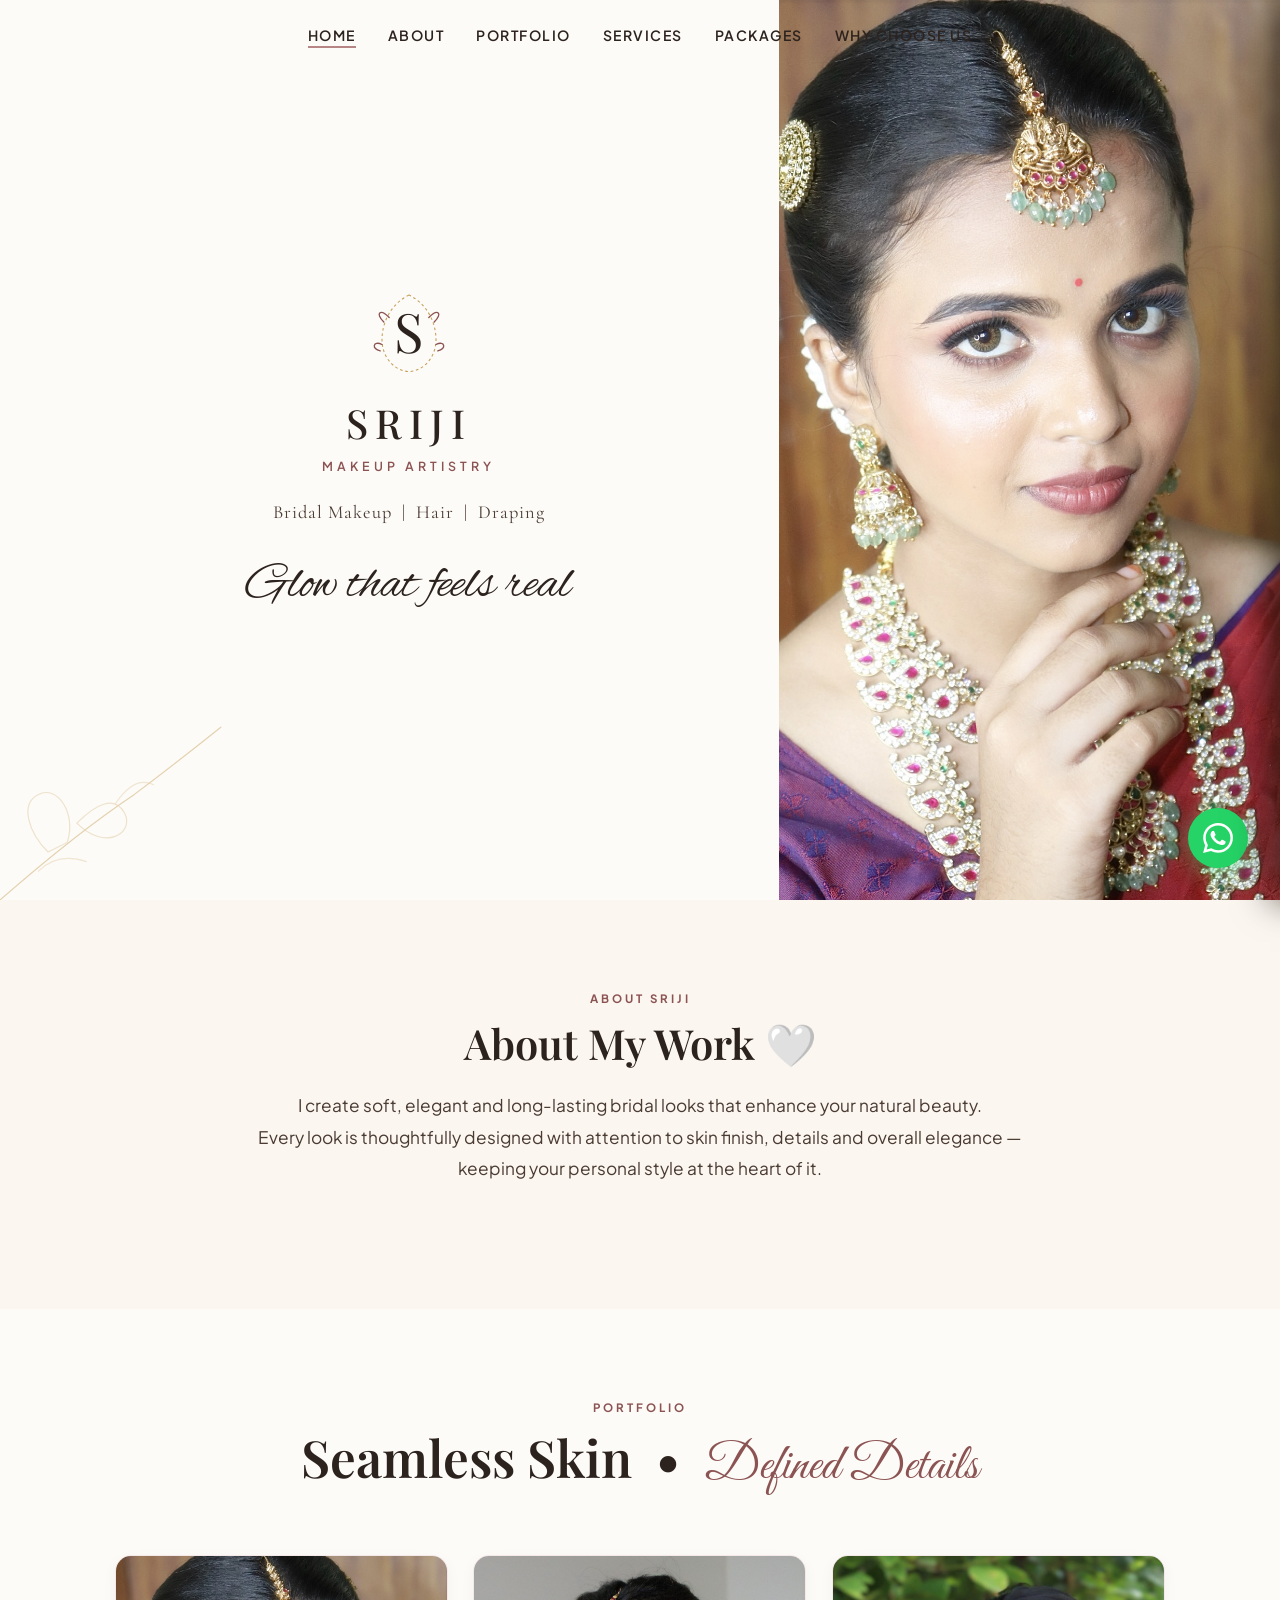
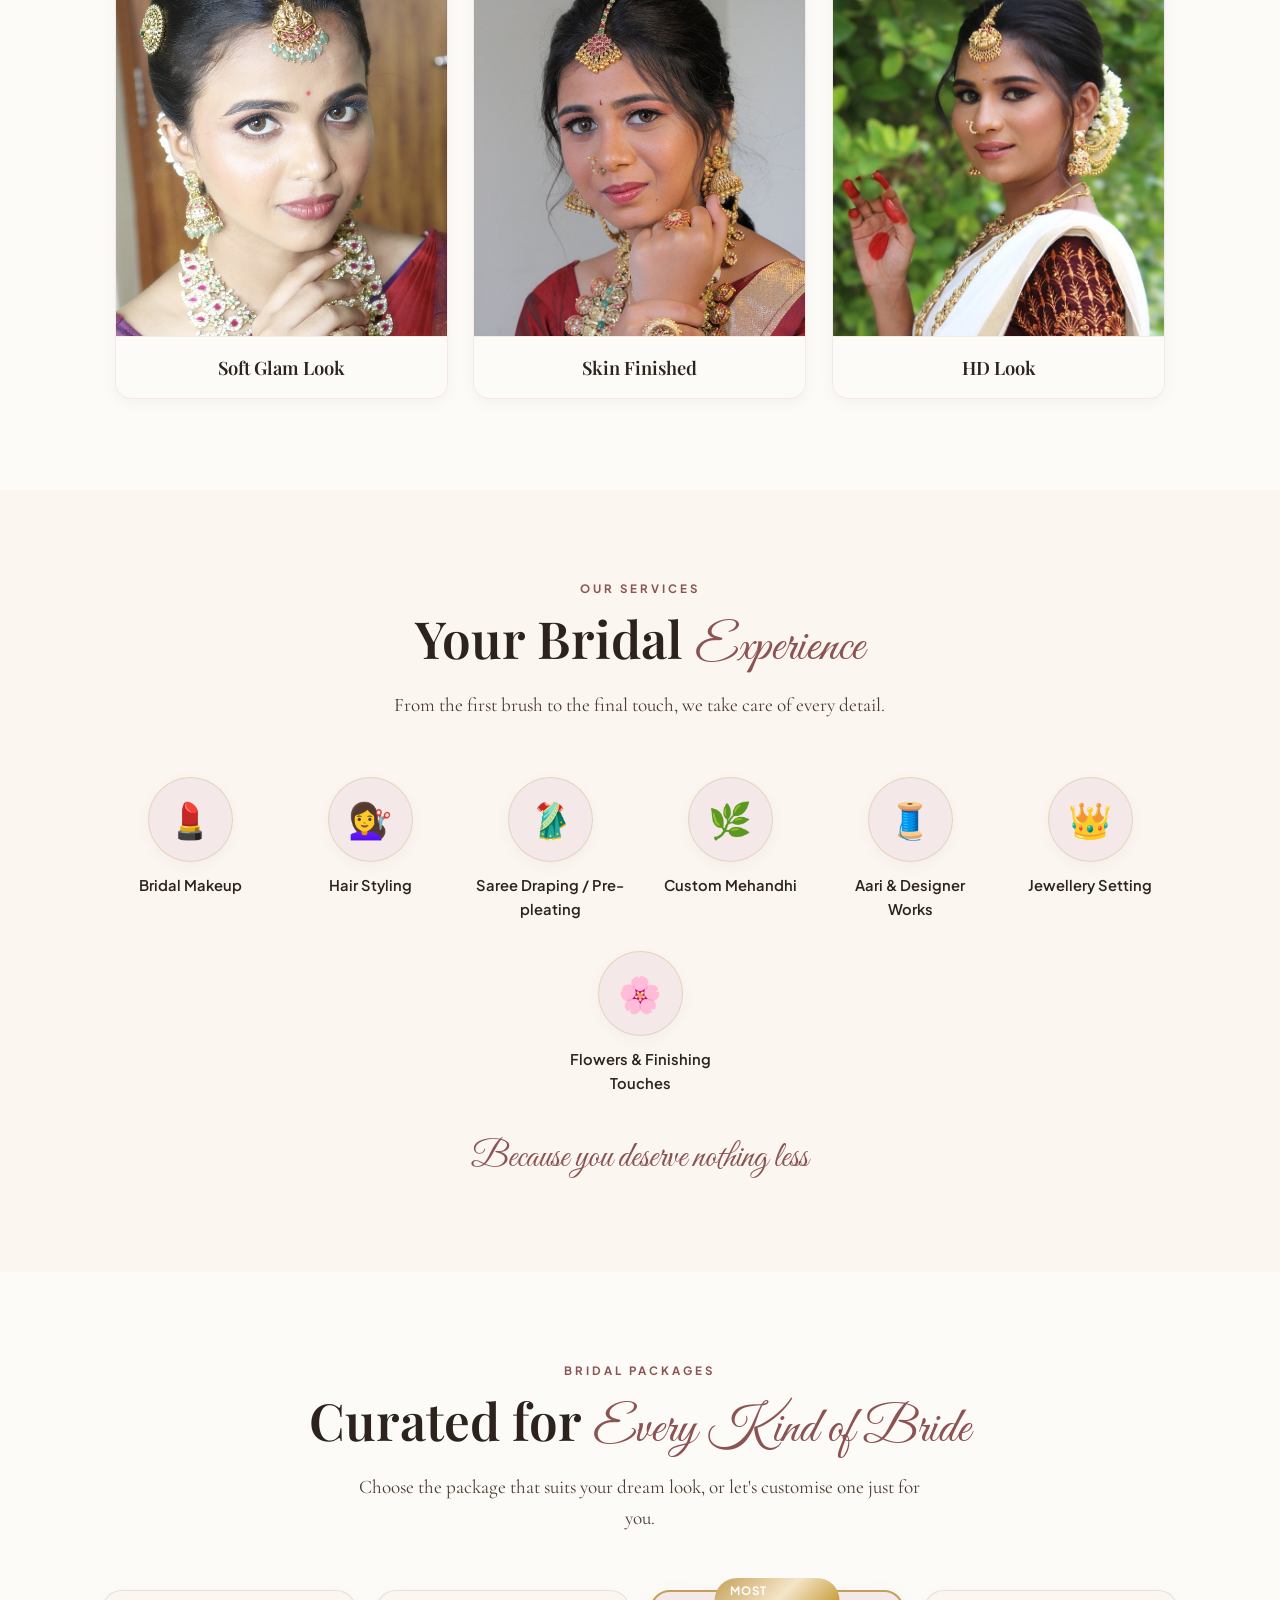
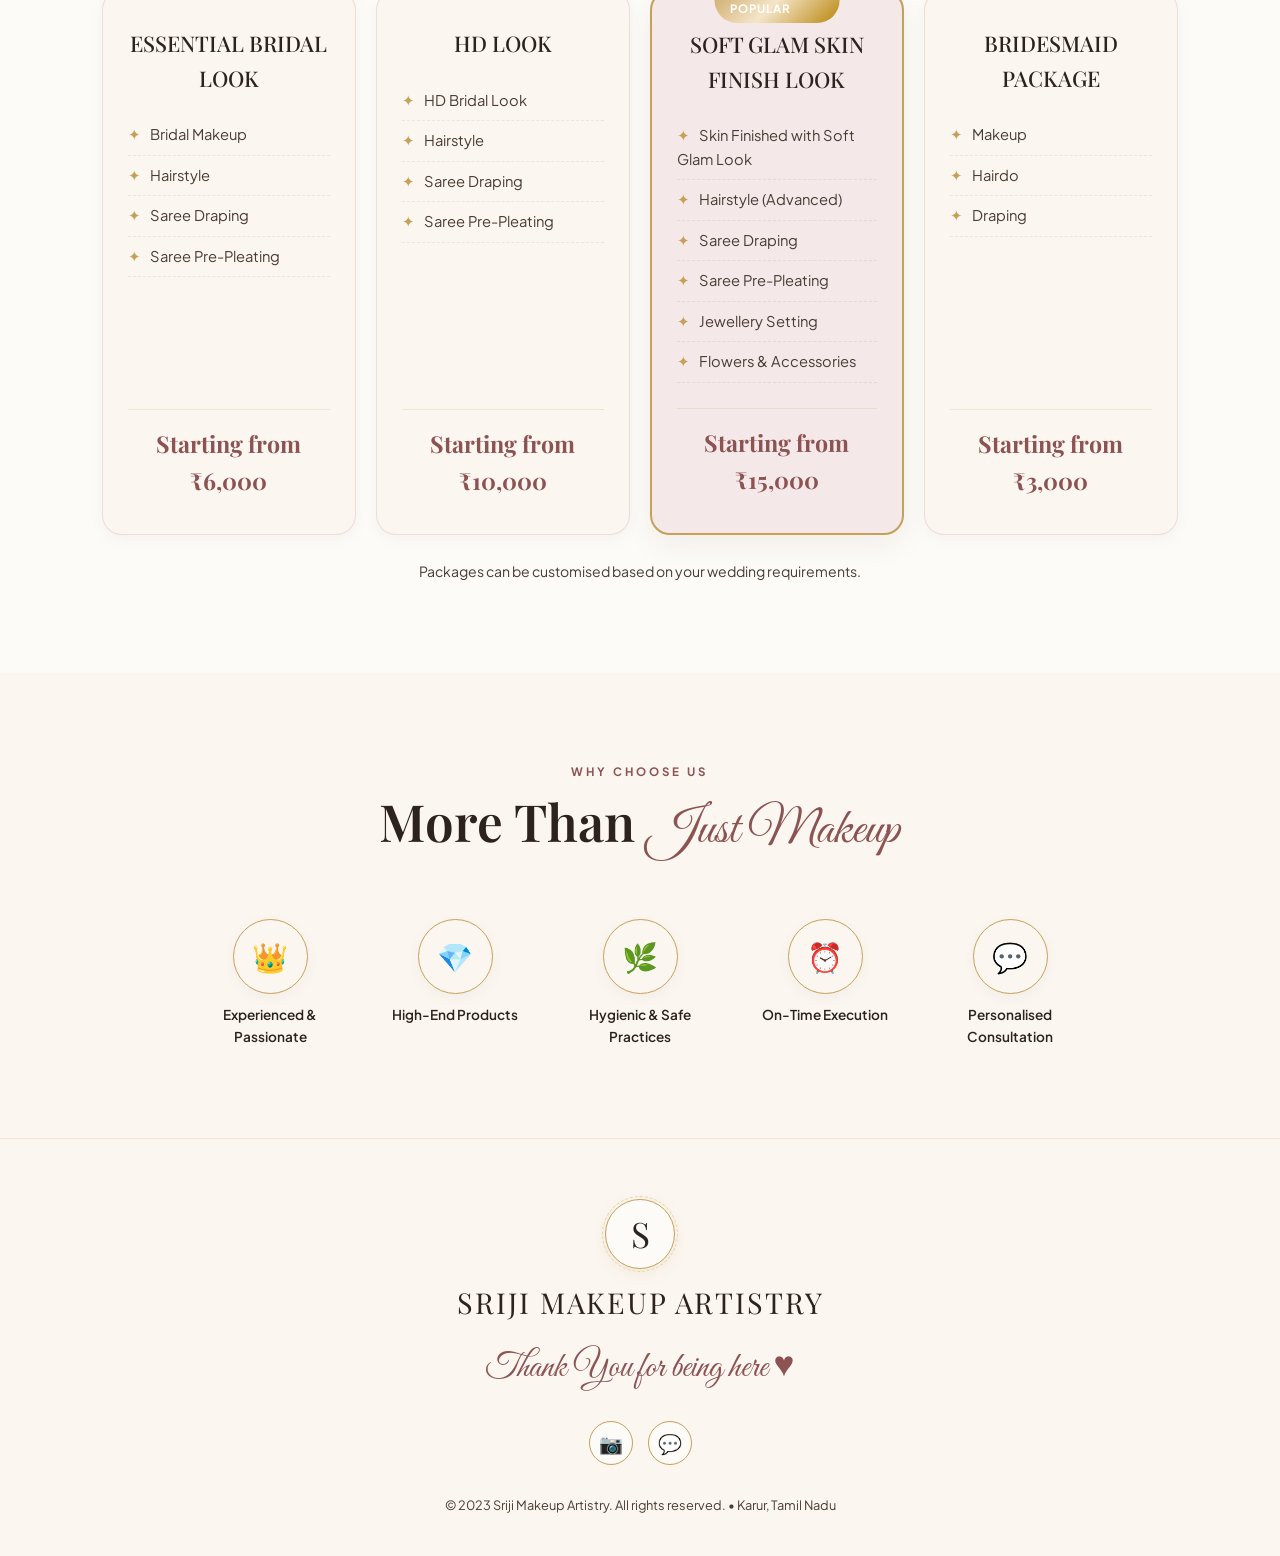
==== index.html @ 89f6bb46 "Add files via upload" ====
<!DOCTYPE html>
<html lang="en">

<head>
  <meta charset="UTF-8">
  <meta name="viewport" content="width=device-width, initial-scale=1.0">
  <title>Sriji Makeup Artistry – Luxury Bridal Studio</title>
  <!-- Google Fonts Import -->
  <link rel="preconnect" href="https://fonts.googleapis.com">
  <link rel="preconnect" href="https://fonts.gstatic.com" crossorigin>
  <link href="https://fonts.googleapis.com/css2?family=Alex+Brush&family=Cormorant+Garamond:ital,wght@0,300;0,400;0,500;0,600;0,700;1,400;1,600&family=Great+Vibes&family=Playfair+Display:ital,wght@0,400;0,500;0,600;0,700;1,400;1,700&family=Plus+Jakarta+Sans:wght@300;400;500;600;700&display=swap" rel="stylesheet">
  <!-- External Design System Stylesheet -->
  <link rel="stylesheet" href="css/style.css">
</head>

<body>

  <!-- SCROLL PROGRESS INDICATOR -->
  <div class="scroll-progress-bar" id="scrollProgressBar"></div>

  <!-- MOBILE SIDEBAR OVERLAY & DRAWER -->
  <div class="mobile-overlay" id="mobileOverlay" onclick="closeMobileMenu()"></div>
  <div class="mobile-sidebar" id="mobileMenu">
    <div class="mobile-sidebar-header">
      <div class="brand-monogram-badge">
        <div class="monogram-seal">
          <span class="initials">S</span>
        </div>
        <div class="monogram-text">Sriji <span>Artistry</span></div>
      </div>
      <button class="mobile-close" onclick="closeMobileMenu()" aria-label="Close Menu">✕</button>
    </div>

    <div class="mobile-sidebar-body">
      <span class="script-tagline" style="font-size: 1.5rem; text-align: center; color: var(--gold-light);">Explore Studio</span>
      <ul class="mobile-nav-list">
        <li><a href="#home" onclick="closeMobileMenu()">✦ Home</a></li>
        <li><a href="#about" onclick="closeMobileMenu()">✦ About</a></li>
        <li><a href="#portfolio" onclick="closeMobileMenu()">✦ Portfolio</a></li>
        <li><a href="#services" onclick="closeMobileMenu()">✦ Services</a></li>
        <li><a href="#packages" onclick="closeMobileMenu()">✦ Packages</a></li>
        <li><a href="#why-us" onclick="closeMobileMenu()">✦ Why Choose Us</a></li>
      </ul>

      <div class="mobile-sidebar-cta">
        <div class="mobile-sidebar-contact">
          <a href="tel:+919043568407">📞 +91 90435 68407</a>
          <a href="https://www.instagram.com/sriji_makeup_artistry?igsh=MXF2bjA5aWFlZTQwaw==" target="_blank">📷 @sriji_makeup_artistry</a>
        </div>
      </div>
    </div>
  </div>

  <!-- STICKY NAVBAR -->
  <nav id="navbar" class="hero-navbar">
    <ul class="nav-links">
      <li><a href="#home" class="nav-item active">Home</a></li>
      <li><a href="#about" class="nav-item">About</a></li>
      <li><a href="#portfolio" class="nav-item">Portfolio</a></li>
      <li><a href="#services" class="nav-item">Services</a></li>
      <li><a href="#packages" class="nav-item">Packages</a></li>
      <li><a href="#why-us" class="nav-item">Why Choose Us</a></li>
    </ul>
    <div class="hamburger" onclick="openMobileMenu()">
      <span></span><span></span><span></span>
    </div>
  </nav>

  <!-- 1. HERO SECTION -->
  <section class="hero" id="home">
    <div class="hero-left">
      <!-- Monogram Emblem S with Botanical Leaves -->
      <div class="hero-brand-emblem reveal reveal-up">
        <div class="monogram-s-icon">
          <svg viewBox="0 0 100 100" class="botanical-s-leaf">
            <path d="M 50 10 C 30 20, 20 40, 20 60 C 20 80, 35 95, 50 95 C 65 95, 80 80, 80 60 C 80 40, 70 20, 50 10 Z" fill="none" stroke="#C5A059" stroke-width="1.2" stroke-dasharray="3,3"/>
            <path d="M 28 35 C 18 25, 12 30, 22 40 M 72 35 C 82 25, 88 30, 78 40 M 20 65 C 10 60, 8 70, 18 72 M 80 65 C 90 60, 92 70, 82 72" fill="none" stroke="#8C5353" stroke-width="1.5" stroke-linecap="round"/>
          </svg>
          <span class="letter-s">S</span>
        </div>
        <h1 class="hero-brand-name">SRIJI</h1>
        <div class="hero-brand-tag">MAKEUP ARTISTRY</div>
      </div>

      <!-- Subtitle category -->
      <div class="hero-category-text reveal reveal-up" data-delay="100">
        Bridal Makeup &nbsp;|&nbsp; Hair &nbsp;|&nbsp; Draping
      </div>

      <!-- Cursive Tagline -->
      <div class="hero-cursive-lines reveal reveal-up" data-delay="200">
        <span>Glow that feels real</span>
      </div>

      <!-- Botanical Line Art (Bottom Left Corner) -->
      <div class="hero-botanical-bottom-left">
        <svg viewBox="0 0 250 250" fill="none" stroke="#C5A059" stroke-width="1.2" stroke-linecap="round">
          <path d="M 0 250 Q 80 180 140 140 Q 180 110 230 70" />
          <path d="M 50 200 C 30 180 20 150 40 140 C 60 130 80 160 70 190 Z" opacity="0.6"/>
          <path d="M 80 170 C 100 150 120 140 130 160 C 140 180 110 200 80 170 Z" opacity="0.6"/>
          <path d="M 40 220 Q 60 200 90 210" opacity="0.5"/>
          <path d="M 120 150 Q 140 120 160 130" opacity="0.5"/>
        </svg>
      </div>
    </div>

    <div class="hero-right reveal reveal-zoom">
      <img src="image/bride1.png" alt="Sriji Bridal Portrait">
    </div>
  </section>

  <!-- 2. ABOUT SRIJI -->
  <section id="about" style="padding: 90px 8%; background: var(--bg-nude-soft); position: relative;">
    <div style="max-width: 900px; margin: 0 auto; text-align: center;" class="reveal reveal-up">
      <span class="section-tag-caps">ABOUT SRIJI</span>
      <h2 style="font-family: var(--font-serif-primary); font-size: clamp(1.8rem, 4vw, 2.6rem); color: var(--color-espresso); margin-bottom: 20px; line-height: 1.3;">About My Work 🤍</h2>
      <p style="font-size: 1.08rem; color: var(--color-espresso-medium); max-width: 780px; margin: 0 auto 35px; line-height: 1.8;">
        I create soft, elegant and long-lasting bridal looks that enhance your natural beauty.<br>
        Every look is thoughtfully designed with attention to skin finish, details and overall elegance — keeping your personal style at the heart of it.
      </p>
    </div>
  </section>

  <!-- 3. PORTFOLIO -->
  <section id="portfolio" style="padding: 90px 8%; background: var(--bg-cream);">
    <div class="section-header reveal reveal-up">
      <span class="section-tag-caps">PORTFOLIO</span>
      <h2 class="section-title">Seamless Skin &nbsp;•&nbsp; <em>Defined Details</em></h2>
    </div>

    <div class="portfolio-grid-6" style="max-width: 1050px; margin: 35px auto 0;">
      <div class="portfolio-card reveal reveal-up" data-delay="100">
        <img src="image/bride1.png" alt="Soft Glam Look">
        <div class="portfolio-card-info">
          <h4>Soft Glam Look</h4>
        </div>
      </div>
      <div class="portfolio-card reveal reveal-up" data-delay="200">
        <img src="image/bride2.png" alt="Skin Finished">
        <div class="portfolio-card-info">
          <h4>Skin Finished</h4>
        </div>
      </div>
      <div class="portfolio-card reveal reveal-up" data-delay="300">
        <img src="image/bride3.png" alt="HD Look">
        <div class="portfolio-card-info">
          <h4>HD Look</h4>
        </div>
      </div>
    </div>
  </section>

  <!-- 4. OUR SERVICES -->
  <section id="services" style="padding: 90px 8%; background: var(--bg-nude-soft);">
    <div class="section-header reveal reveal-up">
      <span class="section-tag-caps">OUR SERVICES</span>
      <h2 class="section-title">Your Bridal <em>Experience</em></h2>
      <p class="section-sub">From the first brush to the final touch, we take care of every detail.</p>
    </div>

    <div class="round-services-row">
      <div class="round-service-item reveal reveal-up" data-delay="100">
        <div class="round-icon-circle">💄</div>
        <div class="round-service-title">Bridal Makeup</div>
      </div>
      <div class="round-service-item reveal reveal-up" data-delay="150">
        <div class="round-icon-circle">💇‍♀️</div>
        <div class="round-service-title">Hair Styling</div>
      </div>
      <div class="round-service-item reveal reveal-up" data-delay="200">
        <div class="round-icon-circle">🥻</div>
        <div class="round-service-title">Saree Draping / Pre-pleating</div>
      </div>
      <div class="round-service-item reveal reveal-up" data-delay="250">
        <div class="round-icon-circle">🌿</div>
        <div class="round-service-title">Custom Mehandhi</div>
      </div>
      <div class="round-service-item reveal reveal-up" data-delay="300">
        <div class="round-icon-circle">🧵</div>
        <div class="round-service-title">Aari & Designer Works</div>
      </div>
      <div class="round-service-item reveal reveal-up" data-delay="350">
        <div class="round-icon-circle">👑</div>
        <div class="round-service-title">Jewellery Setting</div>
      </div>
      <div class="round-service-item reveal reveal-up" data-delay="400">
        <div class="round-icon-circle">🌸</div>
        <div class="round-service-title">Flowers & Finishing Touches</div>
      </div>
    </div>

    <div style="text-align: center; margin-top: 35px;" class="reveal reveal-up">
      <span class="script-tagline" style="font-size: 2.2rem; color: var(--color-muted-rose);">Because you deserve nothing less</span>
    </div>
  </section>

  <!-- 5. BRIDAL PACKAGES -->
  <section id="packages" style="padding: 90px 8%; background: var(--bg-cream);">
    <div class="section-header reveal reveal-up">
      <span class="section-tag-caps">BRIDAL PACKAGES</span>
      <h2 class="section-title">Curated for <em>Every Kind of Bride</em></h2>
      <p class="section-sub">Choose the package that suits your dream look, or let's customise one just for you.</p>
    </div>

    <div class="packages-grid-4">
      <!-- 1. ESSENTIAL BRIDAL LOOK -->
      <div class="pkg-nude-card reveal reveal-up" data-delay="100">
        <h3>ESSENTIAL BRIDAL LOOK</h3>
        <ul>
          <li>Bridal Makeup</li>
          <li>Hairstyle</li>
          <li>Saree Draping</li>
          <li>Saree Pre-Pleating</li>
        </ul>
        <div class="pkg-price-tag">Starting from ₹6,000</div>
      </div>

      <!-- 2. HD LOOK -->
      <div class="pkg-nude-card reveal reveal-up" data-delay="200">
        <h3>HD LOOK</h3>
        <ul>
          <li>HD Bridal Look</li>
          <li>Hairstyle</li>
          <li>Saree Draping</li>
          <li>Saree Pre-Pleating</li>
        </ul>
        <div class="pkg-price-tag">Starting from ₹10,000</div>
      </div>

      <!-- 3. SOFT GLAM SKIN FINISH LOOK (Most Popular) -->
      <div class="pkg-nude-card popular reveal reveal-up" data-delay="300">
        <div class="popular-badge">Most Popular</div>
        <h3>SOFT GLAM SKIN FINISH LOOK</h3>
        <ul>
          <li>Skin Finished with Soft Glam Look</li>
          <li>Hairstyle (Advanced)</li>
          <li>Saree Draping</li>
          <li>Saree Pre-Pleating</li>
          <li>Jewellery Setting</li>
          <li>Flowers & Accessories</li>
        </ul>
        <div class="pkg-price-tag">Starting from ₹15,000</div>
      </div>

      <!-- 4. BRIDESMAID PACKAGE -->
      <div class="pkg-nude-card reveal reveal-up" data-delay="400">
        <h3>BRIDESMAID PACKAGE</h3>
        <ul>
          <li>Makeup</li>
          <li>Hairdo</li>
          <li>Draping</li>
        </ul>
        <div class="pkg-price-tag">Starting from ₹3,000</div>
      </div>
    </div>

    <p style="text-align: center; font-size: 0.88rem; color: var(--color-espresso-medium); margin-top: 25px;" class="reveal reveal-up">Packages can be customised based on your wedding requirements.</p>
  </section>

  <!-- 6. WHY CHOOSE US -->
  <section id="why-us" style="padding: 90px 8%; background: var(--bg-nude-soft);">
    <div class="section-header reveal reveal-up">
      <span class="section-tag-caps">WHY CHOOSE US</span>
      <h2 class="section-title">More Than <em>Just Makeup</em></h2>
    </div>

    <div class="features-badge-row">
      <div class="feature-badge-item reveal reveal-up" data-delay="100">
        <div class="badge-circle-icon">👑</div>
        <div class="badge-title">Experienced & Passionate</div>
      </div>
      <div class="feature-badge-item reveal reveal-up" data-delay="200">
        <div class="badge-circle-icon">💎</div>
        <div class="badge-title">High-End Products</div>
      </div>
      <div class="feature-badge-item reveal reveal-up" data-delay="300">
        <div class="badge-circle-icon">🌿</div>
        <div class="badge-title">Hygienic & Safe Practices</div>
      </div>
      <div class="feature-badge-item reveal reveal-up" data-delay="400">
        <div class="badge-circle-icon">⏰</div>
        <div class="badge-title">On-Time Execution</div>
      </div>
      <div class="feature-badge-item reveal reveal-up" data-delay="500">
        <div class="badge-circle-icon">💬</div>
        <div class="badge-title">Personalised Consultation</div>
      </div>
    </div>
  </section>

  <!-- 7. FOOTER -->
  <footer class="footer-thankyou" id="footer">
    <div class="monogram-seal-s" style="margin-bottom: 10px;">S</div>
    <div class="brand-title">SRIJI MAKEUP ARTISTRY</div>
    <div class="cursive-thank">Thank You for being here ♥</div>
    
    <div class="social-buttons-row" style="margin-bottom: 30px;">
      <a href="https://www.instagram.com/sriji_makeup_artistry?igsh=MXF2bjA5aWFlZTQwaw==" target="_blank" class="social-btn-circle" title="Instagram">📷</a>
      <a href="https://wa.me/919043568407" target="_blank" class="social-btn-circle" title="WhatsApp">💬</a>
    </div>

    <div style="font-size: 0.8rem; color: var(--color-espresso-medium);">
      © 2023 Sriji Makeup Artistry. All rights reserved. • Karur, Tamil Nadu
    </div>
  </footer>

  <!-- WHATSAPP FLOATING BUTTON -->
  <a href="https://wa.me/919043568407" class="wa-float" target="_blank" title="Chat on WhatsApp">
    <svg viewBox="0 0 24 24" xmlns="http://www.w3.org/2000/svg">
      <path d="M17.472 14.382c-.297-.149-1.758-.867-2.03-.967-.273-.099-.471-.148-.67.15-.197.297-.767.966-.94 1.164-.173.199-.347.223-.644.075-.297-.15-1.255-.463-2.39-1.475-.883-.788-1.48-1.761-1.653-2.059-.173-.297-.018-.458.13-.606.134-.133.298-.347.446-.52.149-.174.198-.298.298-.497.099-.198.05-.371-.025-.52-.075-.149-.669-1.612-.916-2.207-.242-.579-.487-.5-.669-.51-.173-.008-.371-.01-.57-.01-.198 0-.52.074-.792.372-.272.297-1.04 1.016-1.04 2.479 0 1.462 1.065 2.875 1.213 3.074.149.198 2.096 3.2 5.077 4.487.709.306 1.262.489 1.694.625.712.227 1.36.195 1.871.118.571-.085 1.758-.719 2.006-1.413.248-.694.248-1.289.173-1.413-.074-.124-.272-.198-.57-.347m-5.421 7.403h-.004a9.87 9.87 0 01-5.031-1.378l-.361-.214-3.741.982.998-3.648-.235-.374a9.86 9.86 0 01-1.51-5.26c.001-5.45 4.436-9.884 9.888-9.884 2.64 0 5.122 1.03 6.988 2.898a9.825 9.825 0 012.893 6.994c-.003 5.45-4.437 9.884-9.885 9.884m8.413-18.297A11.815 11.815 0 0012.05 0C5.495 0 .16 5.335.157 11.892c0 2.096.547 4.142 1.588 5.945L.057 24l6.305-1.654a11.882 11.882 0 005.683 1.448h.005c6.554 0 11.89-5.335 11.893-11.893a11.821 11.821 0 00-3.48-8.413Z" />
    </svg>
  </a>

  <!-- SCRIPTS -->
  <script>
    function openMobileMenu() {
      document.getElementById('mobileMenu').classList.add('open');
      document.getElementById('mobileOverlay').classList.add('open');
      document.body.classList.add('menu-open');
    }

    function closeMobileMenu() {
      document.getElementById('mobileMenu').classList.remove('open');
      document.getElementById('mobileOverlay').classList.remove('open');
      document.body.classList.remove('menu-open');
    }

    // Scroll Progress Indicator & Navbar Scrolled State
    window.addEventListener('scroll', () => {
      const winScroll = document.body.scrollTop || document.documentElement.scrollTop;
      const height = document.documentElement.scrollHeight - document.documentElement.clientHeight;
      const scrolled = (winScroll / height) * 100;
      document.getElementById('scrollProgressBar').style.width = scrolled + '%';

      const nav = document.getElementById('navbar');
      if (window.scrollY > 60) {
        nav.classList.add('scrolled');
      } else {
        nav.classList.remove('scrolled');
      }
    });

    // Intersection Observer for Reveal Animations
    const observerOptions = {
      root: null,
      threshold: 0.12,
      rootMargin: '0px 0px -40px 0px'
    };

    const observer = new IntersectionObserver((entries) => {
      entries.forEach(e => {
        if (e.isIntersecting) {
          const delay = e.target.getAttribute('data-delay') || 0;
          setTimeout(() => {
            e.target.classList.add('visible');
          }, delay);
        }
      });
    }, observerOptions);

    document.querySelectorAll('.reveal').forEach(el => observer.observe(el));
  </script>
</body>

</html>
---- css/style.css ----
/* ==========================================================================
   Sriji Makeup Artistry - Luxury Design System & Motion Animations
   ========================================================================== */

@import url('https://fonts.googleapis.com/css2?family=Alex+Brush&family=Cormorant+Garamond:ital,wght@0,300;0,400;0,500;0,600;0,700;1,400;1,600&family=Great+Vibes&family=Playfair+Display:ital,wght@0,400;0,500;0,600;0,700;1,400;1,700&family=Plus+Jakarta+Sans:wght@300;400;500;600;700&display=swap');

:root {
  /* Primary Color Palette matching Reference Image */
  --bg-cream: #FDFBF7;           /* Ivory Cream main background */
  --bg-nude-soft: #FBF6F0;       /* Soft Nude Rose light background */
  --bg-nude-rose: #F4E8E8;       /* Soft Nude Rose card fill & accent */
  --color-espresso: #2D231E;     /* Deep Espresso primary dark text */
  --color-espresso-medium: #4A3B33; /* Soft Espresso secondary text */
  --color-muted-rose: #8C5353;   /* Muted Rose accent color */
  --color-muted-rose-dark: #6D3D3D;
  --color-muted-rose-light: #B88585;
  
  /* Champagne Gold Accents */
  --gold-base: #D4AF37;
  --gold-champagne: #C5A059;
  --gold-light: #E6C687;
  --gold-pale: #F5E5C9;
  --gold-dark: #B8860B;
  --gold-gradient: linear-gradient(135deg, #C5A059 0%, #F5E5C9 50%, #B8860B 100%);
  --gold-gradient-soft: linear-gradient(135deg, rgba(197, 160, 89, 0.15), rgba(245, 229, 201, 0.3));

  /* Typography Variables */
  --font-serif-primary: 'Playfair Display', Georgia, serif;
  --font-serif-secondary: 'Cormorant Garamond', Georgia, serif;
  --font-script-primary: 'Great Vibes', cursive;
  --font-script-secondary: 'Alex Brush', cursive;
  --font-body: 'Plus Jakarta Sans', -apple-system, BlinkMacSystemFont, sans-serif;

  /* Soft Elevation & Shadows */
  --shadow-sm: 0 4px 15px rgba(45, 35, 30, 0.04);
  --shadow-md: 0 10px 30px rgba(45, 35, 30, 0.06);
  --shadow-lg: 0 20px 40px rgba(45, 35, 30, 0.12);
  --shadow-glow-gold: 0 0 25px rgba(197, 160, 89, 0.3);
  --shadow-glow-rose: 0 10px 25px rgba(140, 83, 83, 0.25);

  /* Subtle Borders */
  --border-nude: 1px solid #F4E8E8;
  --border-subtle-rose: 1px solid rgba(140, 83, 83, 0.18);
  --border-subtle-gold: 1px solid rgba(197, 160, 89, 0.3);
  --border-espresso-subtle: 1px solid rgba(45, 35, 30, 0.1);

  /* Border Radii */
  --radius-pill: 9999px;
  --radius-card: 20px;
  --radius-badge: 50px;
}

/* RESET & CORE STYLES */
* {
  margin: 0;
  padding: 0;
  box-sizing: border-box;
}

html {
  scroll-behavior: smooth;
}

body {
  background: var(--bg-cream);
  color: var(--color-espresso);
  font-family: var(--font-body);
  overflow-x: hidden;
  line-height: 1.6;
  -webkit-font-smoothing: antialiased;
}

body.menu-open {
  overflow: hidden;
}

/* SCROLL READING PROGRESS BAR */
.scroll-progress-bar {
  position: fixed;
  top: 0;
  left: 0;
  height: 3px;
  background: var(--gold-gradient);
  z-index: 1001;
  width: 0%;
  transition: width 0.1s ease-out;
  box-shadow: 0 0 10px rgba(212, 175, 55, 0.7);
}

/* SCROLLBAR */
::-webkit-scrollbar {
  width: 8px;
}

::-webkit-scrollbar-track {
  background: var(--bg-cream);
}

::-webkit-scrollbar-thumb {
  background: var(--color-muted-rose-light);
  border-radius: 4px;
}

::-webkit-scrollbar-thumb:hover {
  background: var(--color-muted-rose);
}

/* TYPOGRAPHY HELPERS */
h1, h2, .font-serif-main {
  font-family: var(--font-serif-primary);
  font-weight: 600;
  color: var(--color-espresso);
}

h3, h4, .font-serif-sub {
  font-family: var(--font-serif-secondary);
  font-weight: 500;
}

.script-tagline {
  font-family: var(--font-script-primary);
  font-size: clamp(1.6rem, 3vw, 2.4rem);
  color: var(--color-muted-rose);
  display: block;
  margin-bottom: -4px;
  font-weight: 400;
}

.script-subtitle {
  font-family: var(--font-script-secondary);
  font-size: clamp(1.4rem, 2.5vw, 1.8rem);
  color: var(--gold-champagne);
  font-weight: 400;
}

/* BRAND MONOGRAM LOGO BADGE */
.brand-monogram-badge {
  display: inline-flex;
  align-items: center;
  gap: 12px;
  text-decoration: none;
}

.monogram-seal {
  width: 46px;
  height: 46px;
  border-radius: 50%;
  border: 1.5px solid var(--gold-champagne);
  position: relative;
  display: flex;
  align-items: center;
  justify-content: center;
  background: radial-gradient(circle, var(--bg-cream) 60%, var(--bg-nude-rose) 100%);
  box-shadow: var(--shadow-sm);
  transition: all 0.4s cubic-bezier(0.175, 0.885, 0.32, 1.275);
  flex-shrink: 0;
}

.monogram-seal::before {
  content: '';
  position: absolute;
  inset: 2px;
  border-radius: 50%;
  border: 1px dashed rgba(197, 160, 89, 0.5);
}

.monogram-seal svg {
  position: absolute;
  inset: 0;
  width: 100%;
  height: 100%;
  pointer-events: none;
  stroke: var(--gold-champagne);
  animation: spinSlow 30s linear infinite;
}

.monogram-seal .initials {
  font-family: var(--font-serif-primary);
  font-size: 0.95rem;
  font-weight: 700;
  color: var(--color-muted-rose);
  letter-spacing: 1px;
}

.monogram-text {
  font-family: var(--font-serif-primary);
  font-size: 1.15rem;
  font-weight: 600;
  color: var(--bg-cream);
  letter-spacing: 0.5px;
}

.monogram-text span {
  font-family: var(--font-script-primary);
  color: var(--gold-light);
  font-weight: 400;
  font-size: 1.35rem;
  margin-left: 4px;
}

.brand-monogram-badge:hover .monogram-seal {
  transform: rotate(15deg) scale(1.08);
  border-color: var(--color-muted-rose);
  box-shadow: var(--shadow-glow-gold);
}

/* HERO BRAND SEAL (PROMINENT FLOATING MOTION) */
.hero-monogram-seal {
  width: 84px;
  height: 84px;
  border-radius: 50%;
  border: 2px solid var(--gold-champagne);
  position: relative;
  display: flex;
  flex-direction: column;
  align-items: center;
  justify-content: center;
  background: radial-gradient(circle, #3D2F28 0%, var(--color-espresso) 100%);
  margin-bottom: 24px;
  box-shadow: 0 10px 25px rgba(0,0,0,0.3), var(--shadow-glow-gold);
  padding: 6px;
  animation: floatSlow 4s ease-in-out infinite, pulseGlow 3s ease-in-out infinite;
  transition: transform 0.4s ease;
}

.hero-monogram-seal:hover {
  transform: scale(1.08) rotate(8deg);
}

.hero-monogram-seal::after {
  content: '';
  position: absolute;
  inset: 3px;
  border-radius: 50%;
  border: 1px solid rgba(226, 198, 135, 0.4);
}

.hero-monogram-seal .letters {
  font-family: var(--font-serif-primary);
  font-size: 1.55rem;
  color: var(--gold-pale);
  letter-spacing: 2px;
  line-height: 1;
  font-weight: 700;
}

.hero-monogram-seal .sub {
  font-family: var(--font-script-secondary);
  font-size: 0.85rem;
  color: var(--gold-light);
  margin-top: 2px;
}

/* BOTANICAL VECTOR LINE GRAPHICS & BREATHING ANIMATION */
.botanical-divider {
  display: flex;
  align-items: center;
  justify-content: center;
  gap: 16px;
  margin: 16px 0;
}

.botanical-divider .line {
  height: 1px;
  width: 60px;
  background: linear-gradient(to right, transparent, var(--gold-champagne), transparent);
  transition: width 0.6s ease;
}

.botanical-divider svg {
  width: 32px;
  height: 32px;
  fill: none;
  stroke: var(--color-muted-rose);
  stroke-width: 1.5;
  stroke-linecap: round;
  stroke-linejoin: round;
  animation: botanicalBreathe 4s ease-in-out infinite;
}

/* NAVIGATION */
nav {
  position: fixed;
  top: 0;
  left: 0;
  right: 0;
  z-index: 1000;
  padding: 16px 6%;
  display: flex;
  align-items: center;
  justify-content: space-between;
  background: rgba(45, 35, 30, 0.92);
  backdrop-filter: blur(14px);
  border-bottom: 1px solid rgba(197, 160, 89, 0.3);
  transition: all 0.4s cubic-bezier(0.25, 0.8, 0.25, 1);
}

nav.scrolled {
  padding: 12px 6%;
  background: rgba(45, 35, 30, 0.97);
  box-shadow: 0 8px 30px rgba(0, 0, 0, 0.35);
}

.nav-links {
  display: flex;
  gap: 32px;
  list-style: none;
}

.nav-links a {
  color: var(--gold-pale);
  font-family: var(--font-body);
  font-size: 0.85rem;
  font-weight: 500;
  text-decoration: none;
  letter-spacing: 1.5px;
  text-transform: uppercase;
  transition: color 0.3s;
  position: relative;
  padding-bottom: 4px;
}

.nav-links a::after {
  content: '';
  position: absolute;
  bottom: 0;
  left: 50%;
  width: 0;
  height: 2px;
  background: var(--color-muted-rose-light);
  transition: all 0.3s ease;
  transform: translateX(-50%);
}

.nav-links a.active,
.nav-links a:hover {
  color: var(--bg-cream);
}

.nav-links a.active::after,
.nav-links a:hover::after {
  width: 100%;
}

/* PILL BUTTONS WITH SHIMMER FLARE MOTION */
.btn-pill {
  display: inline-flex;
  align-items: center;
  justify-content: center;
  gap: 10px;
  padding: 12px 32px;
  border-radius: var(--radius-pill);
  font-family: var(--font-body);
  font-size: 0.85rem;
  font-weight: 600;
  letter-spacing: 1.2px;
  text-transform: uppercase;
  text-decoration: none;
  cursor: pointer;
  position: relative;
  overflow: hidden;
  transition: all 0.35s cubic-bezier(0.25, 0.8, 0.25, 1);
  border: 1px solid transparent;
}

.btn-pill::after {
  content: '';
  position: absolute;
  top: -50%;
  left: -60%;
  width: 50%;
  height: 200%;
  background: linear-gradient(
    to right,
    rgba(255, 255, 255, 0) 0%,
    rgba(255, 255, 255, 0.4) 50%,
    rgba(255, 255, 255, 0) 100%
  );
  transform: rotate(30deg);
  transition: all 0.7s ease;
  pointer-events: none;
}

.btn-pill:hover::after {
  left: 140%;
}

.btn-primary {
  background: var(--color-muted-rose);
  color: var(--bg-cream);
  border-color: var(--gold-champagne);
  box-shadow: var(--shadow-glow-rose);
}

.btn-primary:hover {
  background: var(--color-muted-rose-dark);
  color: #FFFFFF;
  transform: translateY(-3px) scale(1.02);
  box-shadow: 0 12px 28px rgba(140, 83, 83, 0.4);
  border-color: var(--gold-pale);
}

.btn-gold {
  background: var(--gold-gradient);
  color: var(--color-espresso);
  border-color: var(--gold-light);
  box-shadow: var(--shadow-glow-gold);
}

.btn-gold:hover {
  background: linear-gradient(135deg, #F5E5C9 0%, #C5A059 100%);
  transform: translateY(-3px) scale(1.02);
  box-shadow: 0 14px 32px rgba(197, 160, 89, 0.45);
}

.btn-outline-gold {
  background: transparent;
  border-color: var(--gold-champagne);
  color: var(--gold-light);
}

.btn-outline-gold:hover {
  background: rgba(197, 160, 89, 0.15);
  border-color: var(--gold-light);
  color: var(--bg-cream);
  transform: translateY(-2px);
}

.btn-outline-rose {
  background: transparent;
  border-color: var(--color-muted-rose);
  color: var(--color-muted-rose);
}

.btn-outline-rose:hover {
  background: var(--bg-nude-rose);
  transform: translateY(-2px);
}

.hamburger {
  display: none;
  flex-direction: column;
  gap: 5px;
  cursor: pointer;
  padding: 5px;
}

.hamburger span {
  width: 26px;
  height: 2px;
  background: var(--gold-champagne);
  border-radius: 2px;
  transition: all 0.3s;
}

/* ==========================================================================
   MOBILE SIDEBAR DRAWER & OVERLAY (LUXURY BACKDROP)
   ========================================================================== */

.mobile-overlay {
  position: fixed;
  inset: 0;
  background: rgba(0, 0, 0, 0.65);
  backdrop-filter: blur(5px);
  z-index: 1999;
  opacity: 0;
  visibility: hidden;
  transition: opacity 0.4s ease, visibility 0.4s ease;
}

.mobile-overlay.open {
  opacity: 1;
  visibility: visible;
}

.mobile-sidebar {
  position: fixed;
  top: 0;
  right: 0;
  bottom: 0;
  width: 85%;
  max-width: 340px;
  background: var(--color-espresso);
  z-index: 2000;
  display: flex;
  flex-direction: column;
  transform: translateX(100%);
  transition: transform 0.4s cubic-bezier(0.16, 1, 0.3, 1);
  box-shadow: -10px 0 35px rgba(0, 0, 0, 0.6), var(--shadow-glow-gold);
  border-left: 1px solid rgba(197, 160, 89, 0.35);
}

.mobile-sidebar.open {
  transform: translateX(0);
}

.mobile-sidebar-header {
  padding: 20px 24px;
  display: flex;
  align-items: center;
  justify-content: space-between;
  border-bottom: 1px solid rgba(197, 160, 89, 0.2);
}

.mobile-close {
  background: rgba(140, 83, 83, 0.25);
  border: 1px solid var(--gold-champagne);
  color: var(--gold-pale);
  width: 36px;
  height: 36px;
  border-radius: 50%;
  font-size: 1.1rem;
  cursor: pointer;
  display: flex;
  align-items: center;
  justify-content: center;
  transition: all 0.3s ease;
}

.mobile-close:hover {
  background: var(--color-muted-rose);
  color: #FFFFFF;
  transform: rotate(90deg);
}

.mobile-sidebar-body {
  padding: 28px 24px;
  display: flex;
  flex-direction: column;
  flex: 1;
  overflow-y: auto;
}

.mobile-nav-list {
  list-style: none;
  margin: 20px 0 28px;
}

.mobile-nav-list li {
  margin-bottom: 8px;
}

.mobile-nav-list a {
  display: flex;
  align-items: center;
  gap: 12px;
  padding: 13px 18px;
  color: var(--gold-pale);
  font-family: var(--font-serif-secondary);
  font-size: 1.25rem;
  text-decoration: none;
  border-radius: 12px;
  transition: all 0.3s ease;
  border: 1px solid transparent;
}

.mobile-nav-list a:hover,
.mobile-nav-list a:active {
  background: rgba(197, 160, 89, 0.15);
  color: var(--bg-cream);
  border-color: rgba(197, 160, 89, 0.35);
  transform: translateX(6px);
}

.mobile-sidebar-cta {
  margin-top: auto;
  padding-top: 24px;
  border-top: 1px solid rgba(197, 160, 89, 0.2);
}

.mobile-sidebar-contact {
  display: flex;
  flex-direction: column;
  gap: 8px;
  margin-top: 20px;
  text-align: center;
}

.mobile-sidebar-contact a {
  color: #B5A490;
  font-size: 0.84rem;
  text-decoration: none;
  transition: color 0.3s;
}

.mobile-sidebar-contact a:hover {
  color: var(--gold-light);
}

/* ==========================================================================
   EXACT HERO RECREATION (Matching media_1789310191456.jpg)
   ========================================================================== */

.hero-navbar {
  background: transparent;
  backdrop-filter: none;
  border-bottom: none;
  justify-content: center;
  padding: 22px 5%;
}

.hero-navbar.scrolled {
  background: rgba(45, 35, 30, 0.95);
  backdrop-filter: blur(12px);
  border-bottom: 1px solid rgba(197, 160, 89, 0.3);
  padding: 14px 5%;
}

.hero-navbar .nav-links a {
  color: var(--color-espresso);
  font-weight: 600;
  font-size: 0.88rem;
  letter-spacing: 1.5px;
}

.hero-navbar.scrolled .nav-links a {
  color: var(--gold-pale);
}

.hero {
  min-height: 100vh;
  display: flex;
  background: var(--bg-cream);
  position: relative;
  overflow: hidden;
}

.hero-left {
  flex: 1.1;
  display: flex;
  flex-direction: column;
  justify-content: center;
  align-items: center;
  text-align: center;
  padding: 100px 5% 60px 8%;
  position: relative;
  z-index: 2;
}

.hero-right {
  flex: 0.9;
  position: relative;
  min-height: 100vh;
}

.hero-right img {
  width: 100%;
  height: 100%;
  object-fit: cover;
  object-position: center top;
  display: block;
}

/* Monogram Emblem S with Botanical Leaves */
.hero-brand-emblem {
  display: flex;
  flex-direction: column;
  align-items: center;
  margin-bottom: 22px;
}

.monogram-s-icon {
  width: 90px;
  height: 90px;
  position: relative;
  display: flex;
  align-items: center;
  justify-content: center;
  margin-bottom: 10px;
}

.botanical-s-leaf {
  position: absolute;
  inset: 0;
  width: 100%;
  height: 100%;
}

.letter-s {
  font-family: var(--font-serif-primary);
  font-size: 3.4rem;
  font-weight: 400;
  color: var(--color-espresso);
  line-height: 1;
  z-index: 2;
}

.hero-brand-name {
  font-family: var(--font-serif-primary);
  font-size: 2.5rem;
  letter-spacing: 7px;
  color: var(--color-espresso);
  margin-top: 5px;
  font-weight: 500;
}

.hero-brand-tag {
  font-family: var(--font-body);
  font-size: 0.78rem;
  letter-spacing: 4px;
  color: var(--color-muted-rose);
  font-weight: 600;
  margin-top: 2px;
}

/* Category line */
.hero-category-text {
  font-family: var(--font-serif-secondary);
  font-size: 1.15rem;
  color: var(--color-espresso-medium);
  letter-spacing: 1px;
  margin-bottom: 25px;
}

/* Cursive 3-Line Tagline */
.hero-cursive-lines {
  font-family: 'Alex Brush', 'Great Vibes', cursive;
  font-size: clamp(2.4rem, 4vw, 3.2rem);
  line-height: 1.3;
  color: var(--color-espresso);
  display: flex;
  flex-direction: column;
  gap: 2px;
  margin-bottom: 35px;
}

/* DM Button */
.btn-hero-dm {
  display: inline-block;
  background: var(--color-muted-rose-dark);
  color: #FFFFFF;
  font-family: var(--font-body);
  font-size: 0.92rem;
  font-weight: 600;
  padding: 14px 42px;
  border-radius: 9999px;
  text-decoration: none;
  box-shadow: 0 8px 22px rgba(109, 61, 61, 0.28);
  transition: all 0.35s ease;
  letter-spacing: 0.5px;
}

.btn-hero-dm:hover {
  background: var(--color-espresso);
  color: #FFFFFF;
  transform: translateY(-3px) scale(1.02);
  box-shadow: 0 12px 28px rgba(45, 35, 30, 0.35);
}

/* Bottom Left Botanical Flower Corner */
.hero-botanical-bottom-left {
  position: absolute;
  bottom: 0;
  left: 0;
  width: 240px;
  height: 240px;
  pointer-events: none;
  opacity: 0.45;
  z-index: 1;
}

@media (max-width: 992px) {
  .hero {
    flex-direction: column;
  }
  .hero-left {
    padding: 100px 6% 40px;
  }
  .hero-right {
    min-height: 450px;
    height: 450px;
  }
}
}

.hero-sub {
  font-family: var(--font-serif-secondary);
  font-size: 1.25rem;
  color: var(--gold-pale);
  line-height: 1.8;
  margin-bottom: 36px;
  max-width: 520px;
}

.hero-btns {
  display: flex;
  gap: 16px;
  flex-wrap: wrap;
}

.hero-stats {
  display: flex;
  gap: 36px;
  margin-top: 48px;
  padding-top: 32px;
  border-top: 1px solid rgba(197, 160, 89, 0.2);
}

.stat {
  text-align: left;
}

.stat-num {
  font-family: var(--font-serif-primary);
  font-size: 2.1rem;
  color: var(--gold-light);
  line-height: 1;
  font-weight: 700;
}

.stat-label {
  font-size: 0.75rem;
  color: var(--gold-pale);
  letter-spacing: 2px;
  text-transform: uppercase;
  margin-top: 6px;
}

.hero-right {
  position: relative;
  overflow: hidden;
}

.hero-img-grid {
  display: grid;
  grid-template-columns: 1fr 1fr;
  grid-template-rows: 1fr 1fr;
  height: 100%;
  gap: 8px;
  padding: 16px;
}

.hero-img-grid img {
  width: 100%;
  height: 100%;
  object-fit: cover;
  object-position: top;
  border-radius: 16px;
  filter: brightness(0.92);
  transition: transform 0.6s cubic-bezier(0.16, 1, 0.3, 1), filter 0.6s ease, box-shadow 0.6s ease;
  border: 1px solid rgba(197, 160, 89, 0.3);
}

.hero-img-grid img:hover {
  filter: brightness(1.05);
  transform: scale(1.03) translateY(-4px);
  box-shadow: 0 16px 36px rgba(0,0,0,0.4), var(--shadow-glow-gold);
}

.hero-img-grid img:first-child {
  grid-row: span 2;
}

/* SECTION COMMON STYLES */
.section-header {
  text-align: center;
  margin-bottom: 56px;
  position: relative;
}

.section-tag {
  display: inline-block;
  font-family: var(--font-body);
  font-size: 0.75rem;
  font-weight: 600;
  letter-spacing: 3px;
  color: var(--color-muted-rose);
  text-transform: uppercase;
  background: var(--bg-nude-rose);
  padding: 6px 18px;
  border-radius: var(--radius-pill);
  margin-bottom: 12px;
  border: var(--border-subtle-rose);
}

.section-title {
  font-family: var(--font-serif-primary);
  font-size: clamp(2.2rem, 4vw, 3.2rem);
  color: var(--color-espresso);
  line-height: 1.25;
}

.section-title em {
  font-family: var(--font-script-primary);
  color: var(--color-muted-rose);
  font-style: normal;
  font-weight: 400;
}

.section-sub {
  font-family: var(--font-serif-secondary);
  font-size: 1.2rem;
  color: var(--color-espresso-medium);
  margin-top: 10px;
  max-width: 580px;
  margin-left: auto;
  margin-right: auto;
}

/* SERVICES SECTION */
.services {
  padding: 100px 6%;
  background: var(--bg-nude-soft);
  position: relative;
}

.services-grid {
  display: grid;
  grid-template-columns: repeat(auto-fit, minmax(220px, 1fr));
  gap: 24px;
}

.service-card {
  background: var(--bg-cream);
  border: var(--border-subtle-rose);
  border-radius: var(--radius-card);
  padding: 36px 28px;
  text-align: center;
  transition: all 0.4s cubic-bezier(0.25, 0.8, 0.25, 1);
  position: relative;
  overflow: hidden;
  box-shadow: var(--shadow-md);
}

.service-card::after {
  content: '';
  position: absolute;
  bottom: 0;
  left: 0;
  right: 0;
  height: 3.5px;
  background: var(--gold-gradient);
  opacity: 0;
  transition: opacity 0.4s ease;
}

.service-card:hover {
  transform: translateY(-8px);
  box-shadow: var(--shadow-lg), var(--shadow-glow-gold);
  border-color: var(--gold-champagne);
}

.service-card:hover::after {
  opacity: 1;
}

.service-icon-wrap {
  width: 64px;
  height: 64px;
  border-radius: 50%;
  background: var(--bg-nude-rose);
  border: var(--border-subtle-gold);
  display: flex;
  align-items: center;
  justify-content: center;
  font-size: 1.8rem;
  margin: 0 auto 20px;
  transition: transform 0.4s ease, background 0.4s ease;
}

.service-card:hover .service-icon-wrap {
  transform: scale(1.12) rotate(8deg);
  background: var(--gold-gradient-soft);
}

.service-name {
  font-family: var(--font-serif-secondary);
  font-size: 1.35rem;
  color: var(--color-espresso);
  font-weight: 600;
}

/* GALLERY SECTION */
.gallery {
  padding: 100px 6%;
  background: var(--bg-cream);
}

.gallery-grid {
  columns: 4;
  column-gap: 16px;
  margin-top: 30px;
}

.gallery-item {
  break-inside: avoid;
  margin-bottom: 16px;
  overflow: hidden;
  border-radius: 16px;
  position: relative;
  cursor: pointer;
  border: 1px solid rgba(140, 83, 83, 0.15);
  box-shadow: var(--shadow-sm);
  transition: all 0.4s cubic-bezier(0.16, 1, 0.3, 1);
}

.gallery-item:hover {
  border-color: var(--gold-champagne);
  box-shadow: var(--shadow-lg), 0 0 25px rgba(197, 160, 89, 0.35);
  transform: translateY(-6px) scale(1.01);
}

.gallery-item img {
  width: 100%;
  display: block;
  transition: transform 0.7s ease, filter 0.7s ease;
  aspect-ratio: 3/4;
  object-fit: cover;
  object-position: top;
}

.gallery-item:hover img {
  transform: scale(1.07);
  filter: brightness(0.9);
}

.gallery-item::after {
  content: '✦';
  position: absolute;
  inset: 0;
  display: flex;
  align-items: center;
  justify-content: center;
  font-size: 2.2rem;
  color: var(--gold-pale);
  opacity: 0;
  background: rgba(45, 35, 30, 0.4);
  backdrop-filter: blur(3px);
  transition: opacity 0.4s ease;
}

.gallery-item:hover::after {
  opacity: 1;
}

/* PACKAGES SECTION */
.packages {
  padding: 100px 6%;
  background: var(--color-espresso);
  color: var(--bg-cream);
  position: relative;
}

.packages .section-tag {
  background: rgba(140, 83, 83, 0.3);
  color: var(--gold-pale);
  border-color: rgba(197, 160, 89, 0.4);
}

.packages .section-title {
  color: var(--bg-cream);
}

.packages .section-title em {
  color: var(--gold-light);
}

.packages .section-sub {
  color: var(--gold-pale);
}

.pkg-tabs {
  display: flex;
  gap: 12px;
  justify-content: center;
  flex-wrap: wrap;
  margin-bottom: 50px;
}

.pkg-tab {
  background: transparent;
  border: 1px solid rgba(197, 160, 89, 0.4);
  color: var(--gold-pale);
  padding: 10px 26px;
  border-radius: var(--radius-pill);
  cursor: pointer;
  font-family: var(--font-body);
  font-size: 0.82rem;
  font-weight: 600;
  letter-spacing: 1px;
  text-transform: uppercase;
  transition: all 0.35s ease;
}

.pkg-tab.active,
.pkg-tab:hover {
  background: var(--color-muted-rose);
  color: #FFFFFF;
  border-color: var(--gold-champagne);
  box-shadow: var(--shadow-glow-rose);
  transform: translateY(-2px);
}

.pkg-section {
  display: none;
}

.pkg-section.active {
  display: grid;
  grid-template-columns: repeat(auto-fit, minmax(270px, 1fr));
  gap: 24px;
  animation: fadeUp 0.6s cubic-bezier(0.16, 1, 0.3, 1);
}

.pkg-card {
  background: rgba(253, 251, 247, 0.05);
  border: 1px solid rgba(197, 160, 89, 0.3);
  border-radius: var(--radius-card);
  padding: 36px 30px;
  position: relative;
  overflow: hidden;
  transition: all 0.4s ease;
  backdrop-filter: blur(8px);
}

.pkg-card:hover {
  border-color: var(--gold-light);
  transform: translateY(-8px);
  box-shadow: 0 18px 45px rgba(0, 0, 0, 0.45), var(--shadow-glow-gold);
}

.pkg-card.featured {
  border-color: var(--gold-champagne);
  background: rgba(197, 160, 89, 0.1);
}

.pkg-card.featured::before {
  content: '★ Most Popular';
  position: absolute;
  top: 16px;
  right: -24px;
  background: var(--gold-gradient);
  color: var(--color-espresso);
  font-size: 0.68rem;
  font-weight: 700;
  letter-spacing: 1px;
  padding: 4px 30px;
  transform: rotate(45deg);
  box-shadow: 0 4px 10px rgba(0,0,0,0.3);
}

.pkg-name {
  font-family: var(--font-serif-primary);
  font-size: 1.4rem;
  color: var(--gold-pale);
  margin-bottom: 12px;
}

.pkg-includes {
  list-style: none;
  margin-bottom: 28px;
}

.pkg-includes li {
  color: #E2D3BE;
  font-size: 0.9rem;
  padding: 9px 0;
  border-bottom: 1px solid rgba(255, 255, 255, 0.08);
  display: flex;
  align-items: center;
  gap: 12px;
}

.pkg-includes li::before {
  content: '✦';
  color: var(--gold-light);
  font-size: 0.75rem;
  flex-shrink: 0;
}

.pkg-book {
  display: block;
  text-align: center;
  background: transparent;
  border: 1px solid var(--gold-champagne);
  color: var(--gold-pale);
  padding: 12px;
  border-radius: var(--radius-pill);
  text-decoration: none;
  font-size: 0.82rem;
  font-weight: 600;
  letter-spacing: 1.2px;
  text-transform: uppercase;
  transition: all 0.35s ease;
}

.pkg-book:hover {
  background: var(--color-muted-rose);
  color: #FFFFFF;
  border-color: var(--gold-pale);
  box-shadow: var(--shadow-glow-rose);
}

/* SPECIAL PACKAGES (MEHANDI & AARI) */
.special-packages {
  padding: 80px 6%;
  background: var(--bg-nude-soft);
  border-top: var(--border-subtle-rose);
  border-bottom: var(--border-subtle-rose);
}

.special-packages-grid {
  display: grid;
  grid-template-columns: 1fr 1fr;
  gap: 36px;
  max-width: 960px;
  margin: 0 auto;
}

.special-box {
  background: var(--bg-cream);
  border: var(--border-subtle-rose);
  border-radius: var(--radius-card);
  padding: 40px 36px;
  box-shadow: var(--shadow-md);
  transition: all 0.4s ease;
}

.special-box:hover {
  transform: translateY(-6px);
  box-shadow: var(--shadow-lg);
  border-color: var(--gold-champagne);
}

.special-box h3 {
  font-family: var(--font-serif-primary);
  font-size: 1.4rem;
  color: var(--color-espresso);
  margin-bottom: 20px;
  border-bottom: 1px solid var(--bg-nude-rose);
  padding-bottom: 14px;
  display: flex;
  align-items: center;
  gap: 12px;
}

.special-box ul {
  list-style: none;
  margin-bottom: 24px;
}

.special-box ul li {
  color: var(--color-espresso-medium);
  font-size: 0.92rem;
  padding: 10px 0;
  border-bottom: 1px solid rgba(140, 83, 83, 0.1);
  display: flex;
  align-items: flex-start;
  gap: 12px;
  line-height: 1.6;
}

.special-box ul li::before {
  content: '✦';
  color: var(--color-muted-rose);
  font-size: 0.75rem;
  margin-top: 4px;
  flex-shrink: 0;
}

/* ABOUT SECTION */
.about {
  padding: 100px 6%;
  display: grid;
  grid-template-columns: 1fr 1fr;
  gap: 80px;
  align-items: center;
  background: var(--bg-cream);
}

.about-imgs {
  display: grid;
  grid-template-columns: 1fr 1fr;
  gap: 16px;
  position: relative;
}

.about-imgs img {
  width: 100%;
  border-radius: 16px;
  object-fit: cover;
  object-position: top;
  border: 1px solid rgba(197, 160, 89, 0.3);
  box-shadow: var(--shadow-md);
  transition: transform 0.5s ease;
}

.about-imgs img:hover {
  transform: scale(1.03);
}

.about-imgs img:first-child {
  height: 400px;
}

.about-imgs img:last-child {
  height: 400px;
  margin-top: 40px;
}

.about-desc {
  font-family: var(--font-serif-secondary);
  font-size: 1.15rem;
  color: var(--color-espresso-medium);
  line-height: 1.85;
  margin: 24px 0 32px;
}

.about-feature {
  display: flex;
  align-items: flex-start;
  gap: 16px;
  margin-bottom: 22px;
  transition: transform 0.3s ease;
}

.about-feature:hover {
  transform: translateX(6px);
}

.about-feature-icon {
  width: 46px;
  height: 46px;
  border: 1px solid var(--gold-champagne);
  background: var(--bg-nude-rose);
  border-radius: 50%;
  display: flex;
  align-items: center;
  justify-content: center;
  font-size: 1.1rem;
  flex-shrink: 0;
  color: var(--color-muted-rose);
}

.about-feature-text strong {
  display: block;
  font-size: 0.95rem;
  color: var(--color-espresso);
  font-family: var(--font-body);
}

.about-feature-text span {
  font-size: 0.85rem;
  color: var(--color-espresso-medium);
}

/* CONTACT SECTION */
.contact {
  padding: 100px 6%;
  background: var(--color-espresso);
  color: var(--bg-cream);
}

.contact-grid {
  display: grid;
  grid-template-columns: 1fr 1fr;
  gap: 64px;
  align-items: start;
}

.contact-info .section-title {
  color: var(--bg-cream);
  text-align: left;
}

.contact-info .section-tag {
  background: rgba(140, 83, 83, 0.3);
  color: var(--gold-pale);
  border-color: rgba(197, 160, 89, 0.4);
}

.contact-desc {
  font-family: var(--font-serif-secondary);
  font-size: 1.15rem;
  color: var(--gold-pale);
  line-height: 1.8;
  margin: 24px 0 36px;
}

.contact-item {
  display: flex;
  align-items: center;
  gap: 18px;
  margin-bottom: 20px;
  padding: 18px 24px;
  border: 1px solid rgba(197, 160, 89, 0.25);
  border-radius: 14px;
  background: rgba(253, 251, 247, 0.04);
  transition: all 0.35s ease;
  text-decoration: none;
}

.contact-item:hover {
  border-color: var(--gold-light);
  background: rgba(197, 160, 89, 0.12);
  transform: translateX(8px);
}

.contact-item-icon {
  width: 48px;
  height: 48px;
  background: var(--color-muted-rose);
  border: 1px solid var(--gold-champagne);
  border-radius: 50%;
  display: flex;
  align-items: center;
  justify-content: center;
  font-size: 1.2rem;
  flex-shrink: 0;
}

.contact-item-text strong {
  display: block;
  color: var(--gold-pale);
  font-size: 0.88rem;
  letter-spacing: 0.5px;
}

.contact-item-text span {
  color: #D2C2AD;
  font-size: 0.92rem;
}

.contact-form {
  background: rgba(253, 251, 247, 0.05);
  border: 1px solid rgba(197, 160, 89, 0.3);
  border-radius: var(--radius-card);
  padding: 44px;
  backdrop-filter: blur(10px);
}

.contact-form h3 {
  font-family: var(--font-serif-primary);
  font-size: 1.6rem;
  color: var(--gold-pale);
  margin-bottom: 28px;
}

.form-group {
  margin-bottom: 22px;
}

.form-group label {
  display: block;
  font-size: 0.78rem;
  font-weight: 600;
  letter-spacing: 1.5px;
  color: var(--gold-light);
  text-transform: uppercase;
  margin-bottom: 8px;
}

.form-group input,
.form-group select,
.form-group textarea {
  width: 100%;
  background: rgba(253, 251, 247, 0.07);
  border: 1px solid rgba(197, 160, 89, 0.35);
  color: var(--bg-cream);
  padding: 14px 18px;
  border-radius: 12px;
  font-family: var(--font-body);
  font-size: 0.92rem;
  outline: none;
  transition: all 0.3s ease;
}

.form-group input:focus,
.form-group select:focus,
.form-group textarea:focus {
  border-color: var(--gold-light);
  box-shadow: 0 0 12px rgba(197, 160, 89, 0.35);
}

.form-group select option {
  background: var(--color-espresso);
  color: var(--bg-cream);
}

.form-group textarea {
  height: 110px;
  resize: none;
}

/* MAP SECTION */
.map-wrapper {
  position: relative;
}

.map-wrapper iframe {
  display: block;
  width: 100%;
  height: 440px;
  border: none;
  filter: grayscale(15%) sepia(10%);
}

.map-overlay-card {
  position: absolute;
  top: 50%;
  left: 6%;
  transform: translateY(-50%);
  background: rgba(45, 35, 30, 0.95);
  border: 1px solid var(--gold-champagne);
  border-radius: 16px;
  padding: 32px 36px;
  max-width: 340px;
  backdrop-filter: blur(12px);
  box-shadow: var(--shadow-lg);
}

.map-overlay-card h4 {
  font-family: var(--font-serif-primary);
  color: var(--gold-pale);
  font-size: 1.2rem;
  margin-bottom: 12px;
}

.map-overlay-card p {
  color: #D2C2AD;
  font-size: 0.88rem;
  line-height: 1.6;
}

/* FOOTER */
footer {
  background: var(--color-espresso);
  padding: 80px 6% 36px;
  border-top: 1px solid rgba(197, 160, 89, 0.25);
  color: var(--bg-cream);
}

.footer-grid {
  display: grid;
  grid-template-columns: 2fr 1fr 1fr;
  gap: 64px;
  margin-bottom: 56px;
}

.footer-brand p {
  color: #B5A490;
  font-size: 0.9rem;
  line-height: 1.7;
  margin-top: 16px;
  max-width: 320px;
}

.footer-social {
  display: flex;
  gap: 14px;
  margin-top: 28px;
}

.social-btn {
  width: 42px;
  height: 42px;
  border: 1px solid rgba(197, 160, 89, 0.4);
  border-radius: 50%;
  display: flex;
  align-items: center;
  justify-content: center;
  color: var(--gold-light);
  font-size: 1.1rem;
  text-decoration: none;
  transition: all 0.35s ease;
}

.social-btn:hover {
  background: var(--color-muted-rose);
  color: #FFFFFF;
  border-color: var(--gold-light);
  transform: translateY(-3px) rotate(8deg);
}

.footer-col h5 {
  font-family: var(--font-serif-secondary);
  color: var(--gold-pale);
  font-size: 1.1rem;
  margin-bottom: 20px;
  letter-spacing: 1px;
}

.footer-col ul {
  list-style: none;
}

.footer-col ul li {
  margin-bottom: 12px;
}

.footer-col ul li a {
  color: #B5A490;
  font-size: 0.88rem;
  text-decoration: none;
  transition: color 0.3s;
}

.footer-col ul li a:hover {
  color: var(--gold-light);
}

.footer-bottom {
  border-top: 1px solid rgba(197, 160, 89, 0.2);
  padding-top: 28px;
  display: flex;
  justify-content: space-between;
  align-items: center;
  flex-wrap: wrap;
  gap: 12px;
}

.footer-bottom p {
  color: #8C7A68;
  font-size: 0.82rem;
}

/* WHATSAPP FLOATING BUTTON */
.wa-float {
  position: fixed;
  bottom: 32px;
  right: 32px;
  z-index: 999;
  width: 60px;
  height: 60px;
  background: #25D366;
  border-radius: 50%;
  display: flex;
  align-items: center;
  justify-content: center;
  box-shadow: 0 6px 24px rgba(37, 211, 102, 0.45);
  text-decoration: none;
  animation: pulse 2.5s infinite;
  transition: transform 0.3s ease;
}

.wa-float:hover {
  transform: scale(1.12);
}

.wa-float svg {
  width: 30px;
  height: 30px;
  fill: white;
}

/* ==========================================================================
   SCROLL & MOTION ANIMATION SYSTEM
   ========================================================================== */

@keyframes fadeUp {
  from {
    opacity: 0;
    transform: translateY(30px);
  }
  to {
    opacity: 1;
    transform: translateY(0);
  }
}

@keyframes floatSlow {
  0%, 100% {
    transform: translateY(0);
  }
  50% {
    transform: translateY(-10px);
  }
}

@keyframes pulseGlow {
  0%, 100% {
    box-shadow: 0 0 20px rgba(197, 160, 89, 0.25);
  }
  50% {
    box-shadow: 0 0 35px rgba(197, 160, 89, 0.55);
  }
}

@keyframes spinSlow {
  from {
    transform: rotate(0deg);
  }
  to {
    transform: rotate(360deg);
  }
}

@keyframes botanicalBreathe {
  0%, 100% {
    opacity: 0.7;
    transform: scale(1);
  }
  50% {
    opacity: 1;
    transform: scale(1.08);
  }
}

@keyframes pulse {
  0%, 100% {
    box-shadow: 0 6px 24px rgba(37, 211, 102, 0.45);
  }
  50% {
    box-shadow: 0 6px 36px rgba(37, 211, 102, 0.75);
  }
}

/* Multi-Directional Reveal Scroll Classes */
.reveal {
  opacity: 0;
  transition: opacity 0.85s cubic-bezier(0.16, 1, 0.3, 1), transform 0.85s cubic-bezier(0.16, 1, 0.3, 1);
  will-change: opacity, transform;
}

.reveal-up {
  transform: translateY(40px);
}

.reveal-left {
  transform: translateX(-45px);
}

.reveal-right {
  transform: translateX(45px);
}

.reveal-zoom {
  transform: scale(0.92);
}

.reveal.visible {
  opacity: 1;
  transform: translate(0) scale(1);
}

/* RESPONSIVE MEDIA QUERIES */

@media (max-width: 900px) {
  .hero {
    grid-template-columns: 1fr;
    min-height: auto;
  }
  .hero-left {
    padding: 100px 5% 40px;
  }
  .hero-right {
    height: auto;
    width: 100%;
    padding: 0 5% 48px;
  }
  .hero-img-grid {
    display: grid;
    grid-template-columns: 1.2fr 1fr;
    grid-template-rows: 1fr 1fr;
    height: 340px;
    gap: 8px;
    padding: 0;
  }
  .hero-img-grid img {
    height: 100%;
    border-radius: 14px;
    object-fit: cover;
    object-position: top;
  }
  .hero-img-grid img:first-child {
    grid-row: span 2;
  }

  .about {
    grid-template-columns: 1fr;
    gap: 48px;
  }
  .about-imgs img:first-child,
  .about-imgs img:last-child {
    height: 260px;
    margin-top: 0;
  }
  .contact-grid {
    grid-template-columns: 1fr;
  }
  .footer-grid {
    grid-template-columns: 1fr 1fr;
  }
  .footer-grid > :first-child {
    grid-column: span 2;
  }
  .gallery-grid {
    columns: 3;
  }
  .map-overlay-card {
    display: none;
  }
  .nav-links {
    display: none;
  }
  .hamburger {
    display: flex;
  }
  .special-packages-grid {
    grid-template-columns: 1fr;
  }
}

@media (max-width: 768px) {
  nav {
    padding: 12px 4%;
  }
  .nav-btn-book {
    display: none !important;
  }
  .brand-monogram-badge {
    gap: 8px;
  }
  .monogram-seal {
    width: 38px;
    height: 38px;
  }
  .monogram-seal .initials {
    font-size: 0.8rem;
  }
  .monogram-text {
    font-size: 1rem;
  }
  .monogram-text span {
    font-size: 1.1rem;
  }
}

@media (max-width: 600px) {
  .hero-left {
    padding: 90px 4% 32px;
  }
  .hero h1 {
    font-size: clamp(2.2rem, 8vw, 3rem);
  }
  .hero-sub {
    font-size: 1.05rem;
    margin-bottom: 24px;
  }
  .hero-monogram-seal {
    width: 68px;
    height: 68px;
    margin-bottom: 16px;
  }
  .hero-monogram-seal .letters {
    font-size: 1.25rem;
  }
  
  .hero-stats {
    display: flex;
    justify-content: space-between;
    gap: 8px;
    margin-top: 28px;
    padding-top: 20px;
    width: 100%;
  }
  .stat {
    flex: 1;
    text-align: center;
  }
  .stat-num {
    font-size: 1.45rem;
  }
  .stat-label {
    font-size: 0.65rem;
    letter-spacing: 1px;
  }

  .hero-right {
    padding: 0 4% 40px;
  }
  .hero-img-grid {
    display: grid;
    grid-template-columns: 1.1fr 1fr 1fr;
    grid-template-rows: 1fr;
    height: 220px;
    gap: 8px;
  }
  .hero-img-grid img,
  .hero-img-grid img:first-child {
    grid-row: span 1;
    height: 220px;
    border-radius: 12px;
    object-fit: cover;
    object-position: top;
  }

  .gallery-grid {
    columns: 2;
    column-gap: 10px;
  }
  .gallery-item {
    margin-bottom: 10px;
    border-radius: 12px;
  }

  .footer-grid {
    grid-template-columns: 1fr;
  }
  .footer-grid > :first-child {
    grid-column: span 1;
  }
  .hero-btns {
    flex-direction: column;
  }
  .btn-pill {
    width: 100%;
  }
  .pkg-section.active {
    grid-template-columns: 1fr;
  }
}

@media (max-width: 400px) {
  .monogram-text span {
    display: none;
  }
}

/* ==========================================================================
   12-SECTION REFERENCE LAYOUT STYLES (Matching media_1789308519780.jpg)
   ========================================================================== */

/* Brand Monogram Emblem 'S' */
.monogram-seal-s {
  width: 70px;
  height: 70px;
  border-radius: 50%;
  border: 1px solid var(--gold-champagne);
  display: flex;
  align-items: center;
  justify-content: center;
  font-family: var(--font-serif-primary);
  font-size: 2.2rem;
  color: var(--color-espresso);
  position: relative;
  margin: 0 auto 15px;
  background: var(--bg-cream);
  box-shadow: 0 4px 15px rgba(197, 160, 89, 0.15);
}

.monogram-seal-s::after {
  content: '';
  position: absolute;
  inset: -4px;
  border-radius: 50%;
  border: 1px dashed rgba(197, 160, 89, 0.4);
  animation: spinSlow 35s linear infinite;
}

/* Section Header Badges */
.section-tag-caps {
  font-family: var(--font-body);
  font-size: 0.72rem;
  font-weight: 700;
  letter-spacing: 3px;
  text-transform: uppercase;
  color: var(--color-muted-rose);
  margin-bottom: 8px;
  display: block;
}

/* Botanical Flourish SVG / Line Art Background */
.botanical-bg-corner {
  position: absolute;
  width: 180px;
  height: 180px;
  opacity: 0.25;
  pointer-events: none;
  z-index: 1;
}
.botanical-bg-corner.bottom-left { bottom: 0; left: 0; }
.botanical-bg-corner.bottom-right { bottom: 0; right: 0; transform: scaleX(-1); }

/* 6-Card Portfolio Grid */
.portfolio-grid-6 {
  display: grid;
  grid-template-columns: repeat(3, 1fr);
  gap: 25px;
  margin-top: 35px;
}
.portfolio-card {
  background: var(--bg-nude-rose);
  border-radius: 16px;
  overflow: hidden;
  box-shadow: var(--shadow-sm);
  border: var(--border-nude);
  transition: all 0.35s ease;
  position: relative;
}
.portfolio-card:hover {
  transform: translateY(-8px);
  box-shadow: var(--shadow-md);
  border-color: var(--gold-champagne);
}
.portfolio-card img {
  width: 100%;
  height: 380px;
  aspect-ratio: 4 / 5;
  object-fit: cover;
  object-position: center 15%;
  display: block;
  transition: transform 0.6s ease;
}
.portfolio-card:hover img {
  transform: scale(1.04);
}
.portfolio-card-info {
  padding: 16px 20px;
  text-align: center;
  background: var(--bg-cream);
  border-top: 1px solid rgba(197, 160, 89, 0.15);
}
.portfolio-card-info h4 {
  font-family: var(--font-serif-primary);
  font-size: 1.15rem;
  color: var(--color-espresso);
  font-weight: 600;
}

/* Signature Work Close-Up Collage */
.signature-collage {
  display: grid;
  grid-template-columns: repeat(4, 1fr);
  gap: 15px;
  margin-top: 35px;
}
.signature-item {
  position: relative;
  border-radius: 14px;
  overflow: hidden;
  height: 240px;
  box-shadow: var(--shadow-sm);
}
.signature-item img {
  width: 100%;
  height: 100%;
  object-fit: cover;
  transition: transform 0.5s ease;
}
.signature-item:hover img {
  transform: scale(1.06);
}

/* 5 Round Icon Services Row */
.round-services-row {
  display: flex;
  justify-content: center;
  flex-wrap: wrap;
  gap: 30px;
  margin: 40px 0 25px;
}
.round-service-item {
  display: flex;
  flex-direction: column;
  align-items: center;
  width: 150px;
  text-align: center;
}
.round-icon-circle {
  width: 85px;
  height: 85px;
  border-radius: 50%;
  background: var(--bg-nude-rose);
  border: 1px solid rgba(197, 160, 89, 0.3);
  display: flex;
  align-items: center;
  justify-content: center;
  font-size: 2.2rem;
  margin-bottom: 12px;
  box-shadow: var(--shadow-sm);
  transition: all 0.3s ease;
}
.round-service-item:hover .round-icon-circle {
  transform: translateY(-5px) scale(1.05);
  border-color: var(--gold-champagne);
  box-shadow: var(--shadow-glow-gold);
}
.round-service-title {
  font-family: var(--font-body);
  font-size: 0.92rem;
  font-weight: 600;
  color: var(--color-espresso);
}

/* Nude Pricing Cards Grid (4 Cards) */
.packages-grid-3,
.packages-grid-4 {
  display: grid;
  grid-template-columns: repeat(4, 1fr);
  gap: 20px;
  margin-top: 40px;
}
.pkg-nude-card {
  background: var(--bg-nude-soft);
  border-radius: 20px;
  padding: 35px 25px;
  border: 1px solid rgba(140, 83, 83, 0.15);
  display: flex;
  flex-direction: column;
  position: relative;
  transition: all 0.35s ease;
  box-shadow: var(--shadow-sm);
}
.pkg-nude-card:hover {
  transform: translateY(-6px);
  box-shadow: var(--shadow-md);
  border-color: var(--gold-champagne);
}
.pkg-nude-card.popular {
  background: var(--bg-nude-rose);
  border: 2px solid var(--gold-champagne);
  box-shadow: var(--shadow-md);
}
.popular-badge {
  position: absolute;
  top: -14px;
  left: 50%;
  transform: translateX(-50%);
  background: var(--gold-gradient);
  color: #fff;
  font-size: 0.72rem;
  font-weight: 700;
  text-transform: uppercase;
  padding: 4px 16px;
  border-radius: 50px;
  letter-spacing: 1px;
}
.pkg-nude-card h3 {
  font-family: var(--font-serif-primary);
  font-size: 1.35rem;
  color: var(--color-espresso);
  text-align: center;
  margin-bottom: 20px;
}
.pkg-nude-card ul {
  list-style: none;
  margin-bottom: 25px;
  flex: 1;
}
.pkg-nude-card ul li {
  font-size: 0.92rem;
  padding: 8px 0;
  border-bottom: 1px dashed rgba(45, 35, 30, 0.08);
  color: var(--color-espresso-medium);
}
.pkg-nude-card ul li::before {
  content: '✦ ';
  color: var(--gold-champagne);
  margin-right: 6px;
}
.pkg-price-tag {
  text-align: center;
  font-family: var(--font-serif-primary);
  font-size: 1.45rem;
  font-weight: 700;
  color: var(--color-muted-rose);
  margin-top: auto;
  padding-top: 15px;
  border-top: 1px solid rgba(197, 160, 89, 0.2);
}

/* 4 Testimonial Cards */
.reviews-grid-4 {
  display: grid;
  grid-template-columns: repeat(2, 1fr);
  gap: 25px;
  margin-top: 35px;
}
.review-card-item {
  background: var(--bg-cream);
  border-radius: 16px;
  padding: 25px;
  border: 1px solid rgba(197, 160, 89, 0.15);
  box-shadow: var(--shadow-sm);
  display: flex;
  gap: 18px;
  align-items: flex-start;
}
.review-avatar {
  width: 70px;
  height: 70px;
  border-radius: 50%;
  object-fit: cover;
  border: 2px solid var(--gold-champagne);
  flex-shrink: 0;
}
.review-content {
  flex: 1;
}
.review-quote {
  font-family: var(--font-serif-secondary);
  font-size: 1.02rem;
  font-style: italic;
  color: var(--color-espresso-medium);
  margin-bottom: 10px;
  line-height: 1.5;
}
.review-author {
  font-family: var(--font-body);
  font-size: 0.88rem;
  font-weight: 700;
  color: var(--color-muted-rose);
}

/* 5 Feature Badges (Why Choose Us & About) */
.features-badge-row {
  display: flex;
  justify-content: center;
  flex-wrap: wrap;
  gap: 25px;
  margin-top: 30px;
}
.feature-badge-item {
  display: flex;
  flex-direction: column;
  align-items: center;
  text-align: center;
  width: 160px;
}
.badge-circle-icon {
  width: 75px;
  height: 75px;
  border-radius: 50%;
  background: var(--bg-nude-soft);
  border: 1px solid var(--gold-champagne);
  display: flex;
  align-items: center;
  justify-content: center;
  font-size: 1.8rem;
  margin-bottom: 10px;
  box-shadow: var(--shadow-sm);
}
.badge-title {
  font-family: var(--font-body);
  font-size: 0.85rem;
  font-weight: 600;
  color: var(--color-espresso);
}

/* 3 Consultation Step Icons */
.booking-steps-row {
  display: flex;
  justify-content: center;
  gap: 40px;
  margin: 35px 0;
  flex-wrap: wrap;
}
.step-item {
  display: flex;
  flex-direction: column;
  align-items: center;
  width: 170px;
  text-align: center;
}
.step-icon-wrap {
  width: 70px;
  height: 70px;
  border-radius: 50%;
  background: var(--bg-cream);
  border: 1px solid var(--gold-champagne);
  display: flex;
  align-items: center;
  justify-content: center;
  font-size: 1.7rem;
  margin-bottom: 12px;
  box-shadow: var(--shadow-sm);
}
.step-label {
  font-family: var(--font-body);
  font-size: 0.9rem;
  font-weight: 600;
  color: var(--color-espresso);
}

/* Soft Silk Background Texture */
.section-silk-bg {
  background: linear-gradient(135deg, #FDFBF7 0%, #FBF6F0 50%, #F4E8E8 100%);
  position: relative;
}

/* Footer Signoff */
.footer-thankyou {
  text-align: center;
  padding: 60px 20px 40px;
  background: var(--bg-nude-soft);
  border-top: 1px solid rgba(197, 160, 89, 0.2);
}
.footer-thankyou .brand-title {
  font-family: var(--font-serif-primary);
  font-size: 1.8rem;
  letter-spacing: 2px;
  margin-bottom: 5px;
  color: var(--color-espresso);
}
.footer-thankyou .cursive-thank {
  font-family: var(--font-script-primary);
  font-size: 2.2rem;
  color: var(--color-muted-rose);
  margin: 15px 0 25px;
}
.social-buttons-row {
  display: flex;
  justify-content: center;
  gap: 15px;
}
.social-btn-circle {
  width: 44px;
  height: 44px;
  border-radius: 50%;
  border: 1px solid var(--gold-champagne);
  background: var(--bg-cream);
  display: flex;
  align-items: center;
  justify-content: center;
  color: var(--color-espresso);
  font-size: 1.2rem;
  text-decoration: none;
  transition: all 0.3s ease;
}
.social-btn-circle:hover {
  background: var(--gold-champagne);
  color: #fff;
  transform: translateY(-3px);
}

/* Responsive Media Queries for 12 Sections */
@media (max-width: 992px) {
  .portfolio-grid-6 {
    grid-template-columns: repeat(2, 1fr);
  }
  .signature-collage {
    grid-template-columns: repeat(2, 1fr);
  }
  .packages-grid-3,
  .packages-grid-4 {
    grid-template-columns: repeat(2, 1fr);
    gap: 20px;
  }
  .reviews-grid-4 {
    grid-template-columns: 1fr;
  }
}

@media (max-width: 600px) {
  .portfolio-grid-6 {
    grid-template-columns: 1fr;
  }
  .packages-grid-3,
  .packages-grid-4 {
    grid-template-columns: 1fr;
    max-width: 440px;
    margin-left: auto;
    margin-right: auto;
  }
  .signature-collage {
    grid-template-columns: repeat(2, 1fr);
    gap: 10px;
  }
  .signature-item {
    height: 160px;
  }
  .round-services-row {
    gap: 15px;
  }
  .round-service-item {
    width: 100px;
  }
  .round-icon-circle {
    width: 65px;
    height: 65px;
    font-size: 1.7rem;
  }
  .round-service-title {
    font-size: 0.78rem;
  }
}
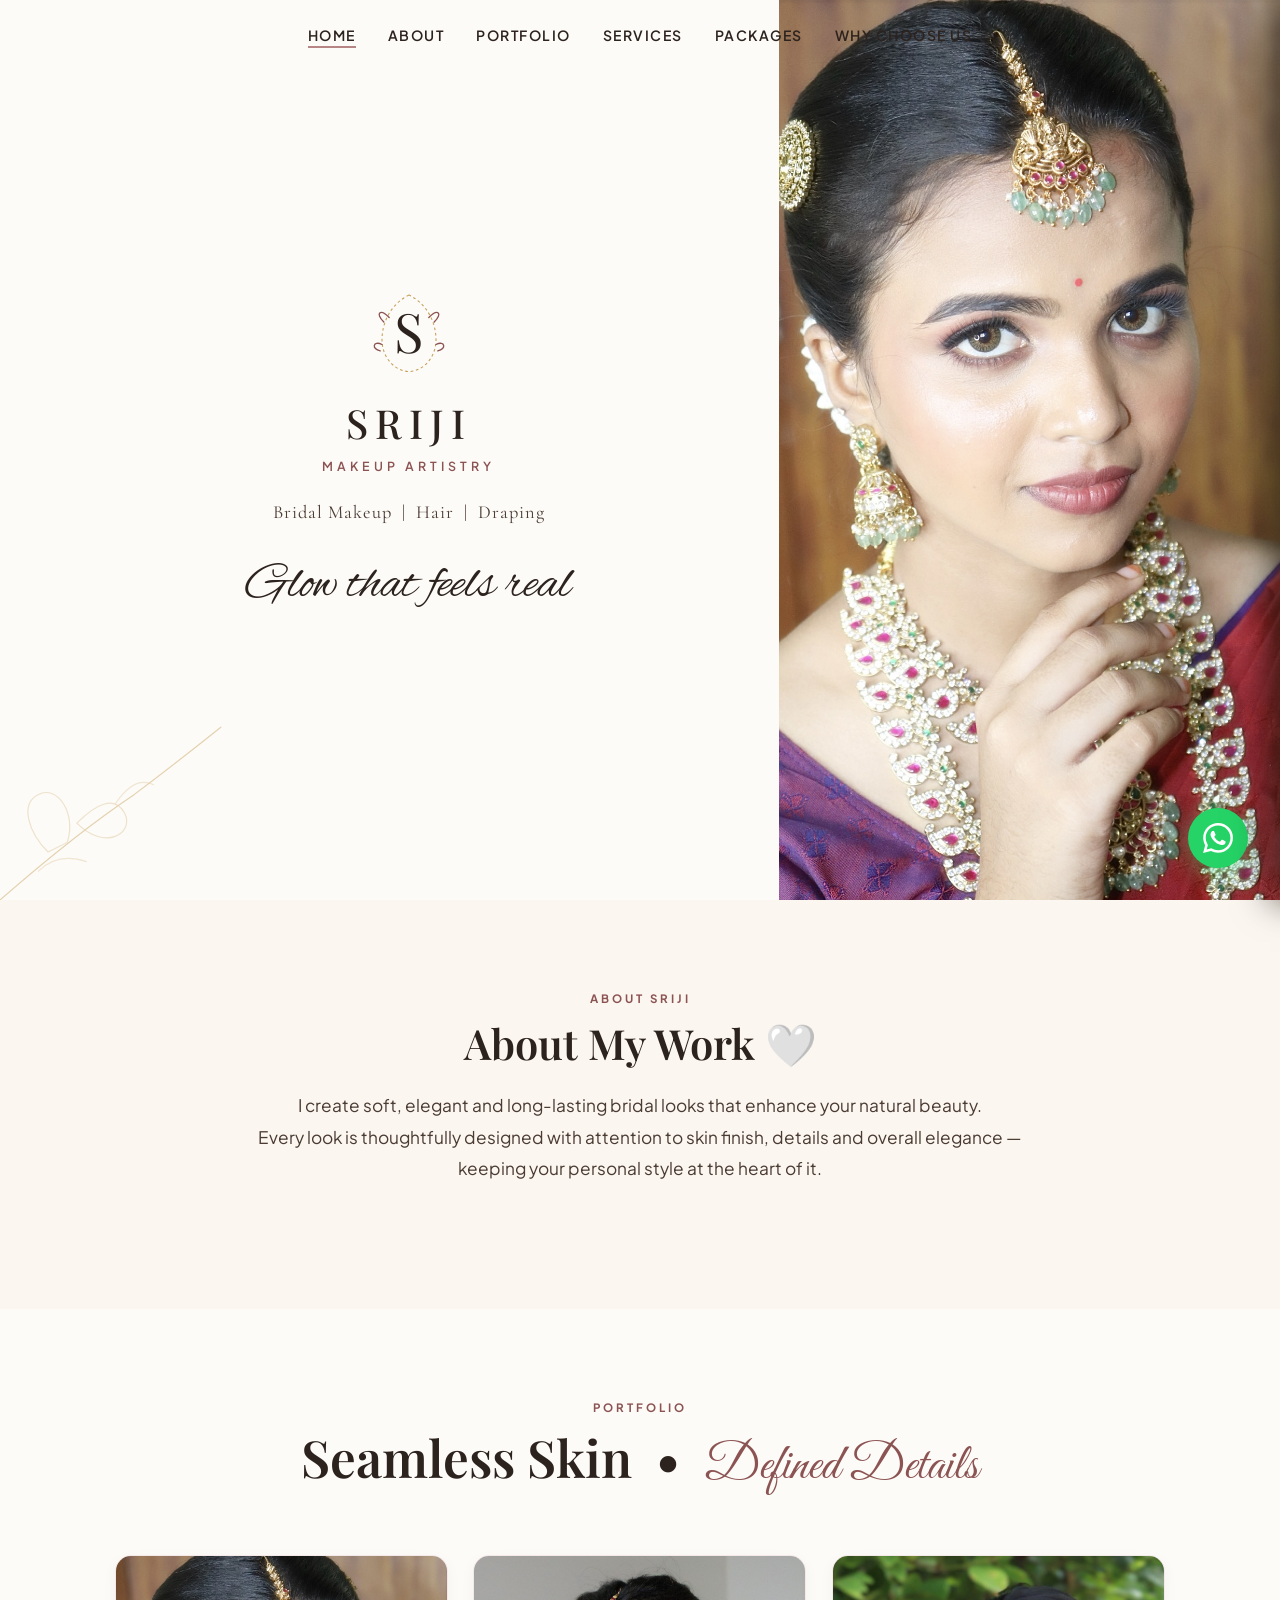
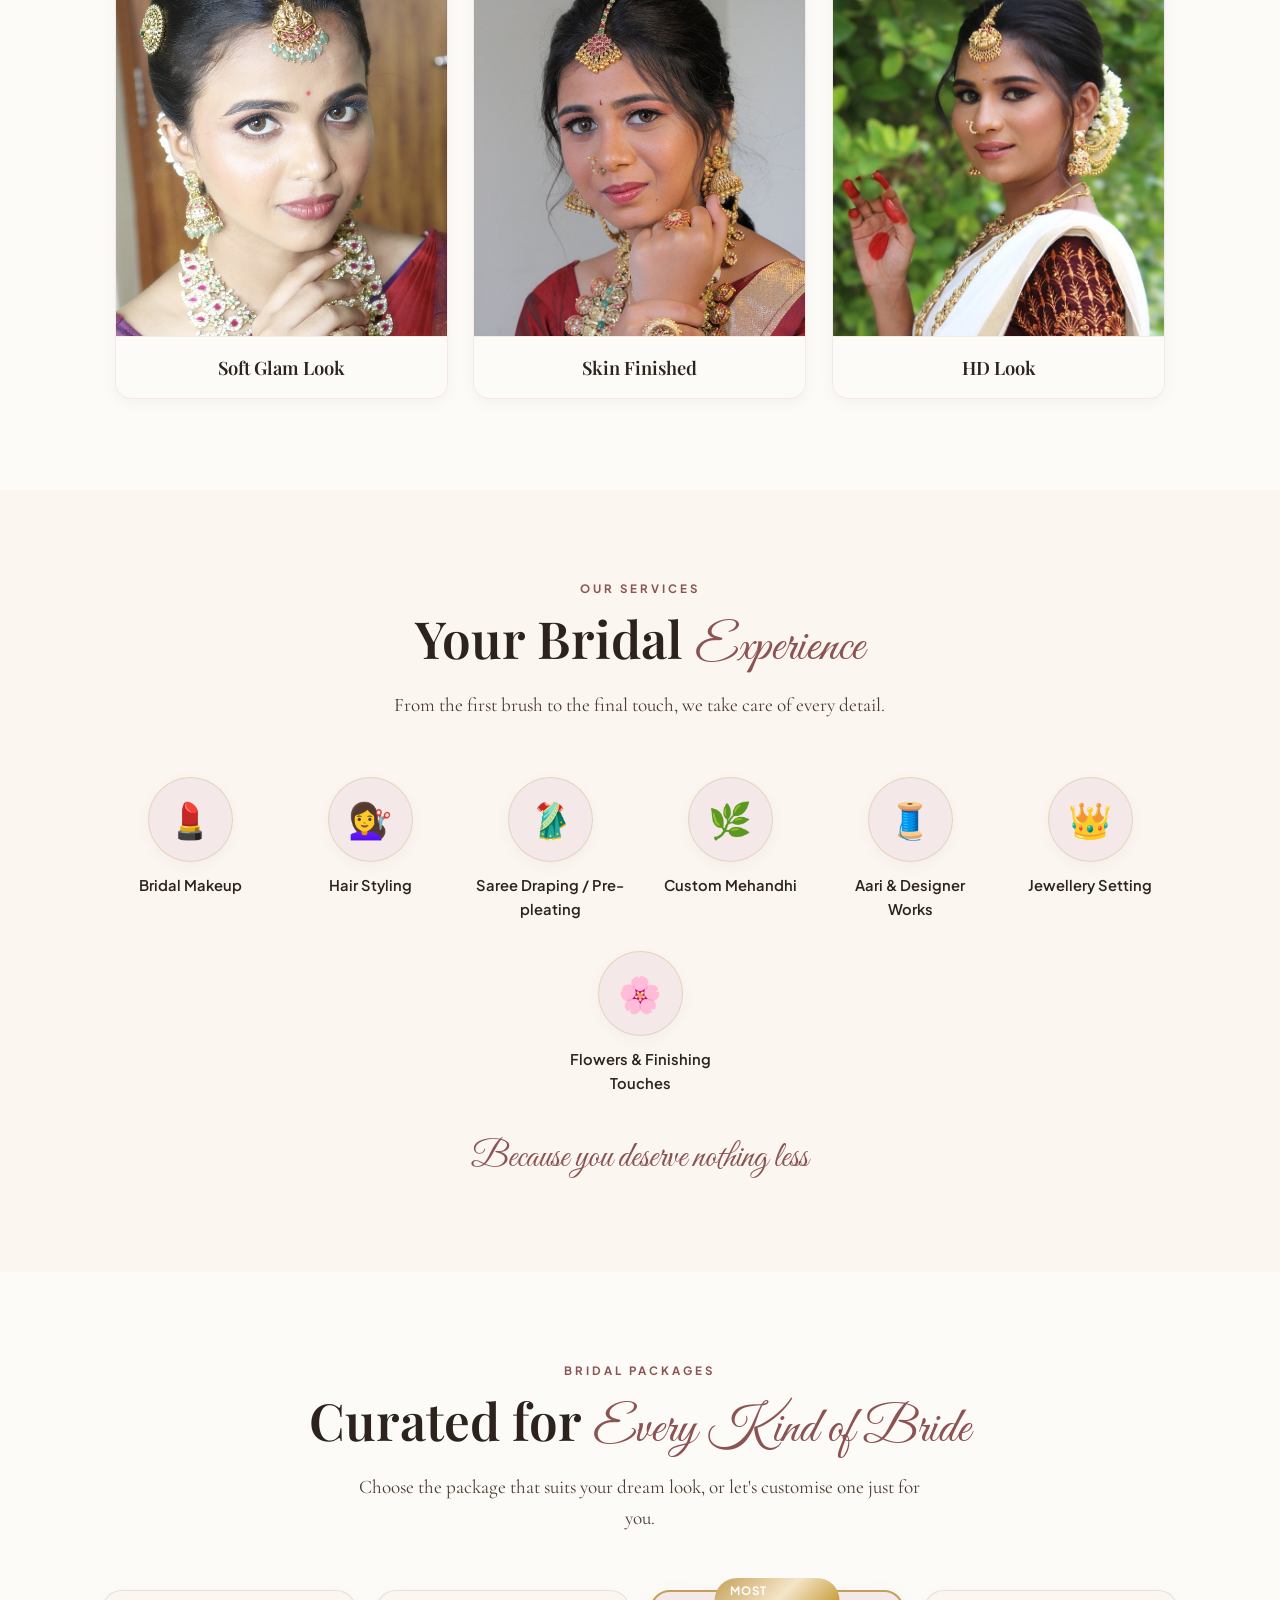
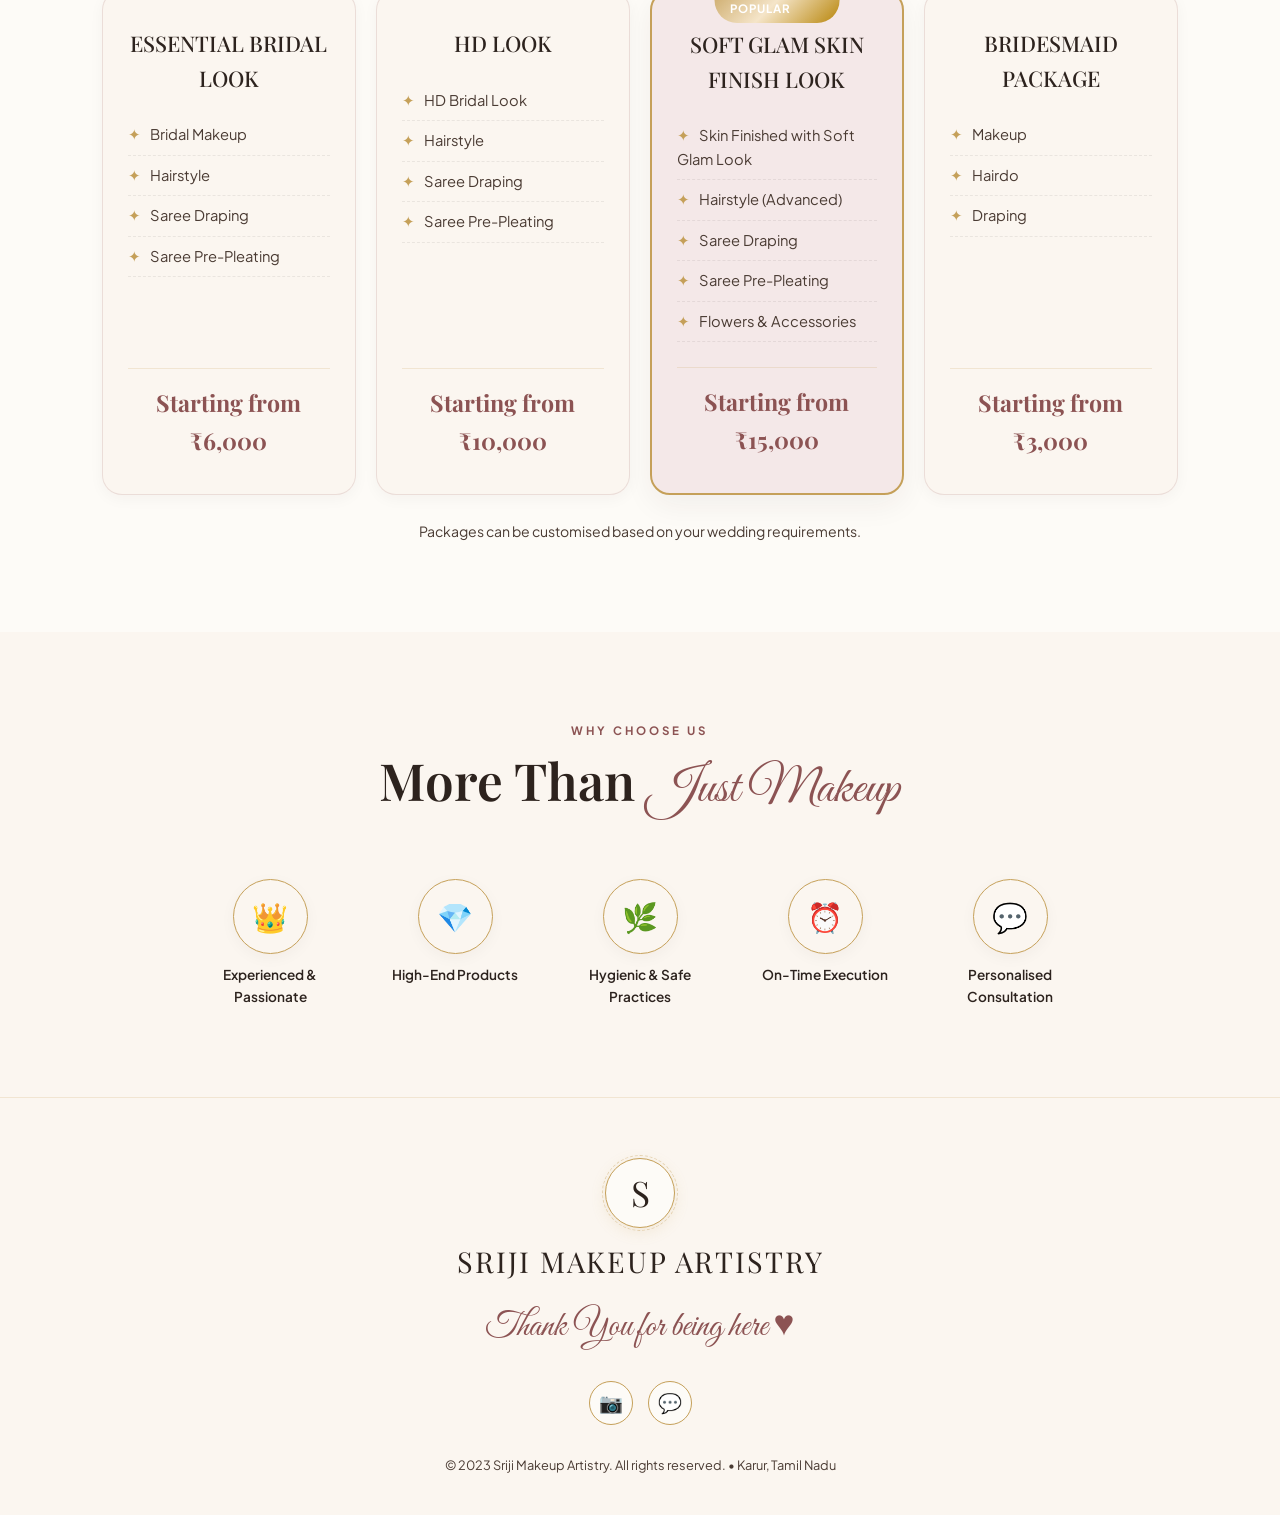
==== commit 447481e7: "Add files via upload" ====
--- a/index.html
+++ b/index.html
@@ -236,7 +236,6 @@
           <li>Hairstyle (Advanced)</li>
           <li>Saree Draping</li>
           <li>Saree Pre-Pleating</li>
-          <li>Jewellery Setting</li>
           <li>Flowers & Accessories</li>
         </ul>
         <div class="pkg-price-tag">Starting from ₹15,000</div>
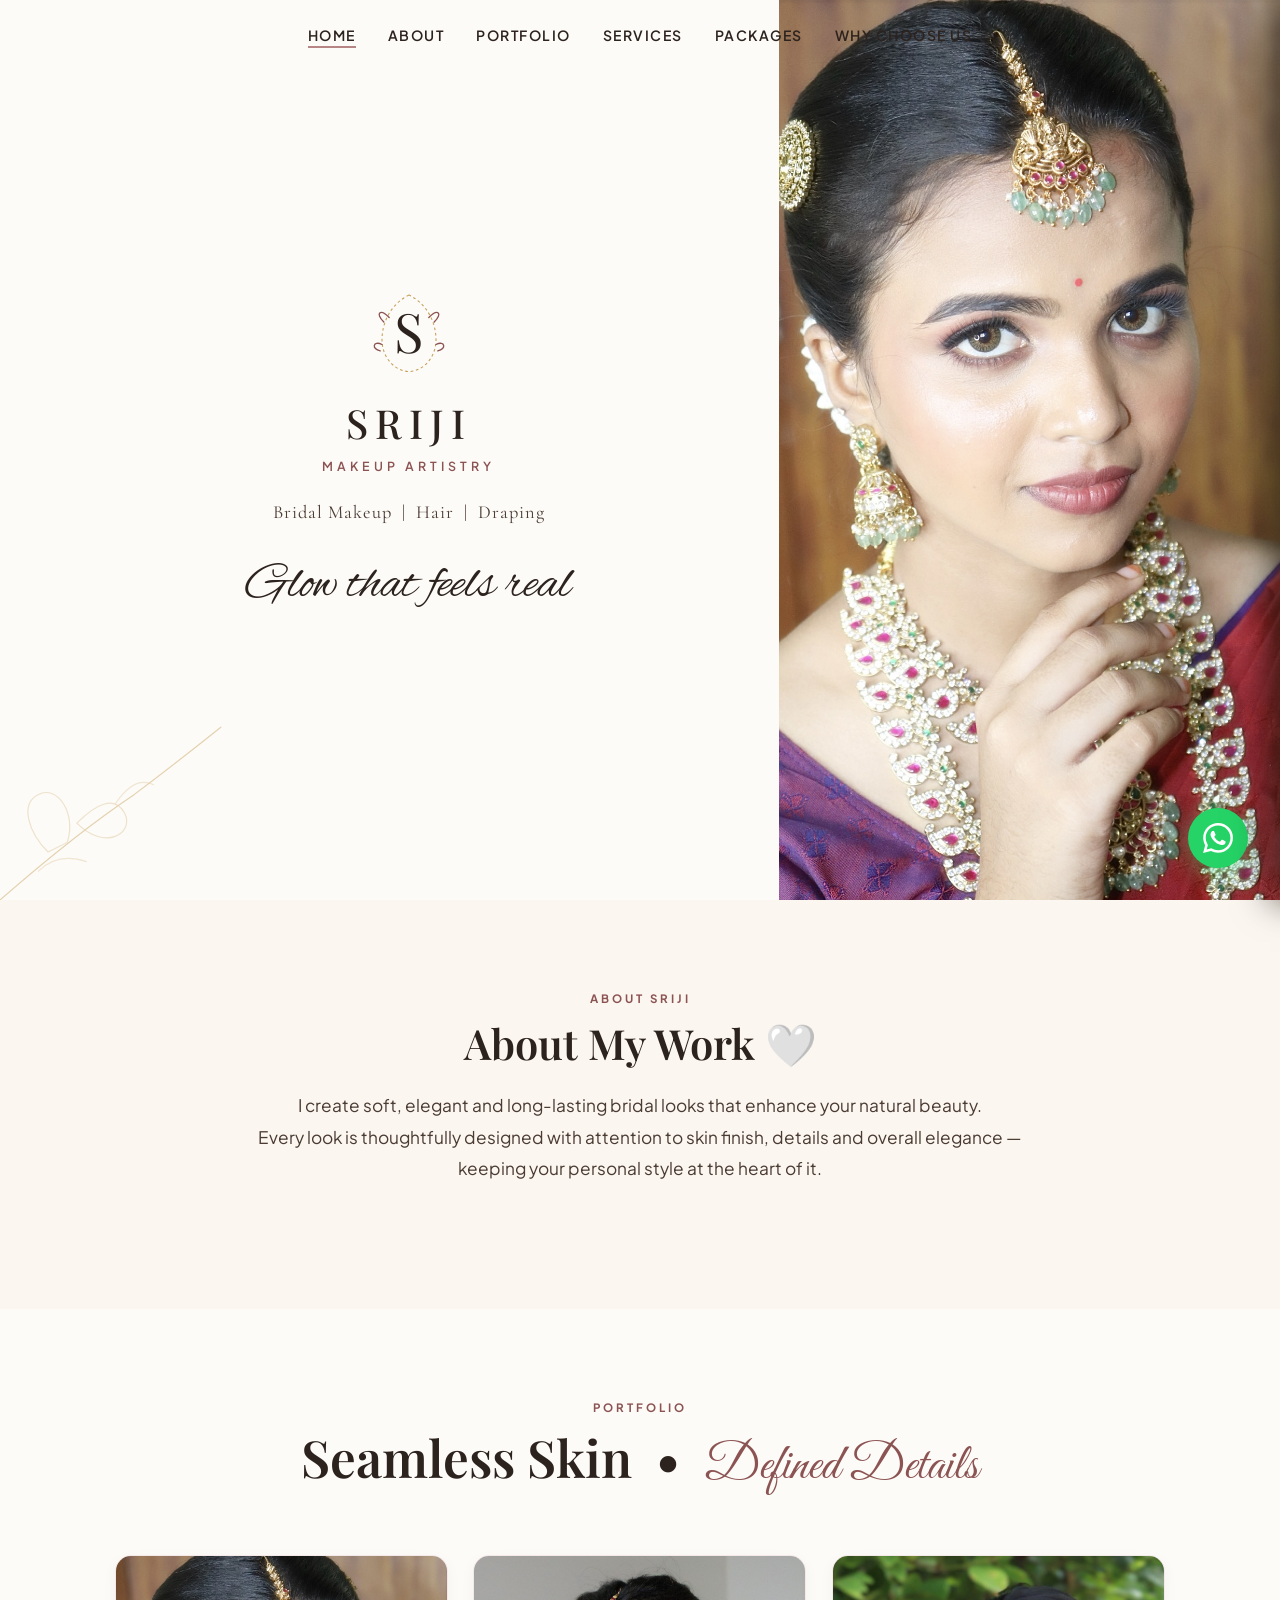
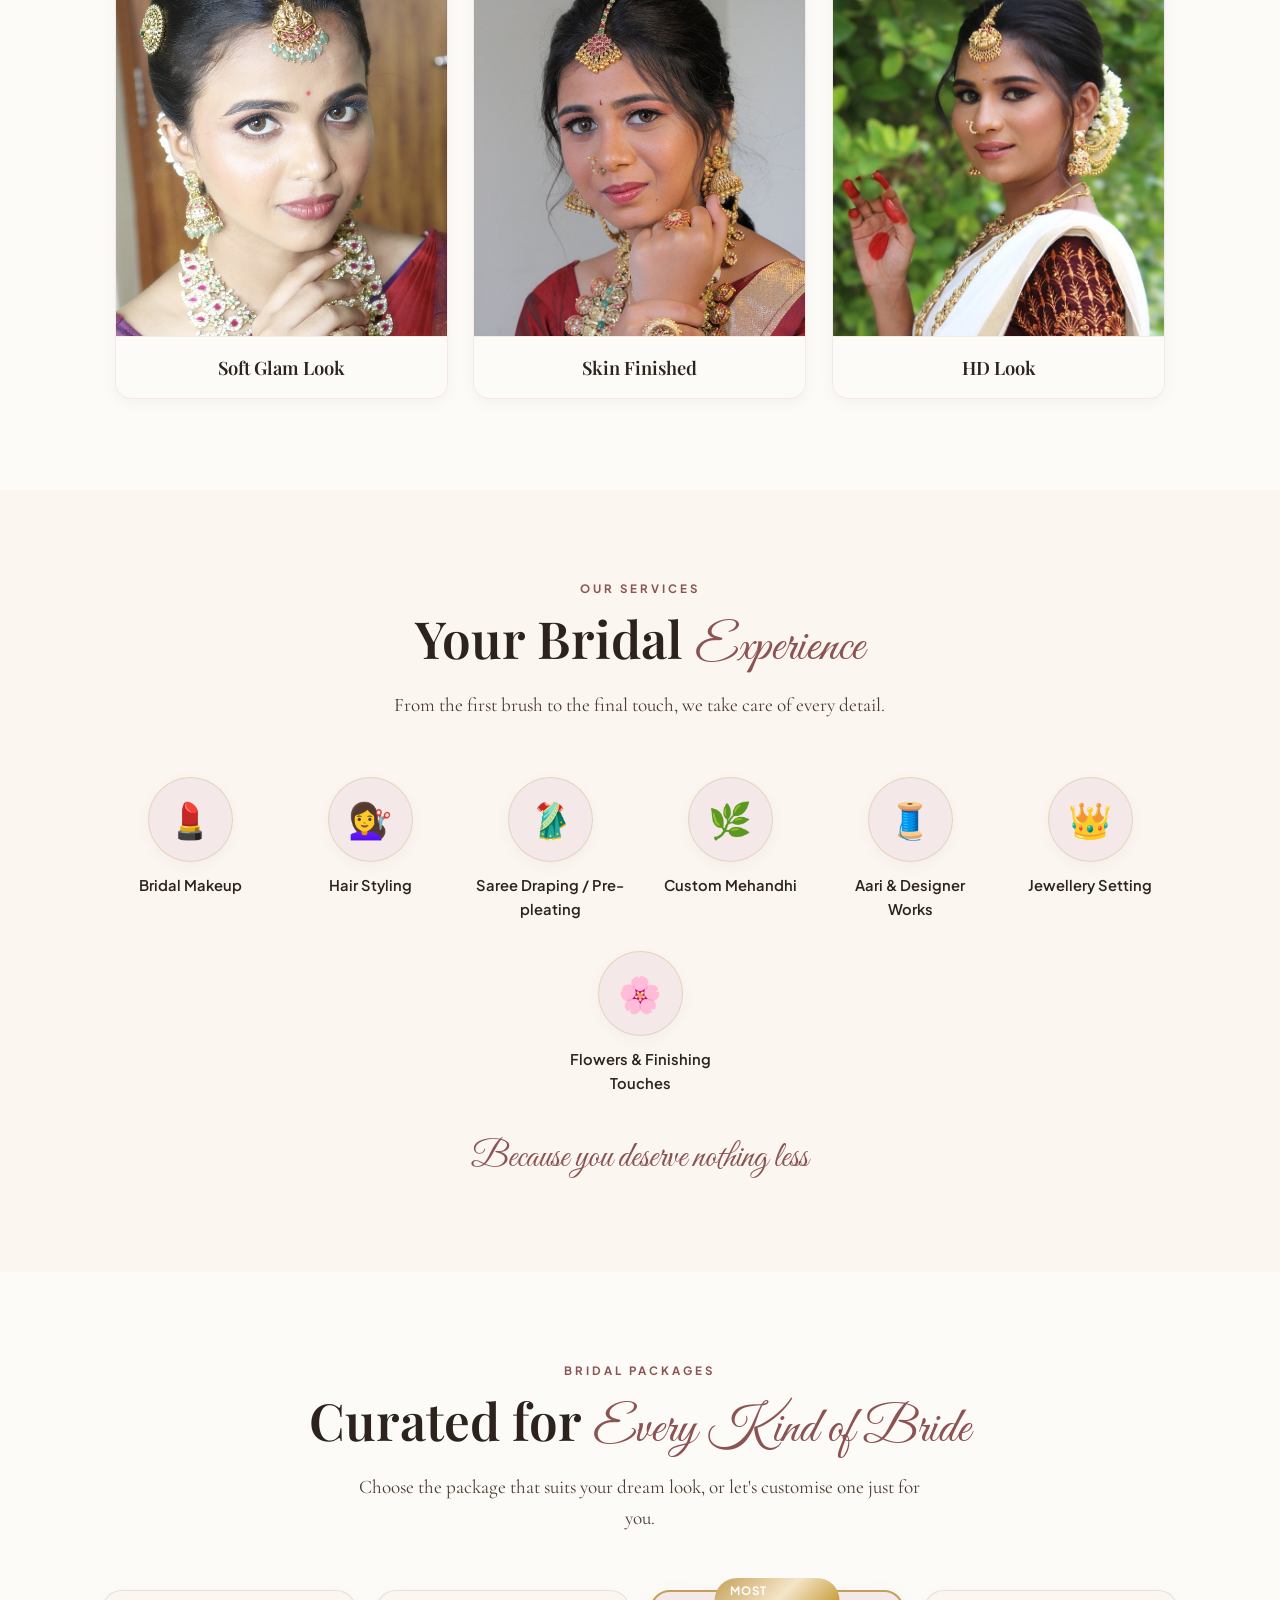
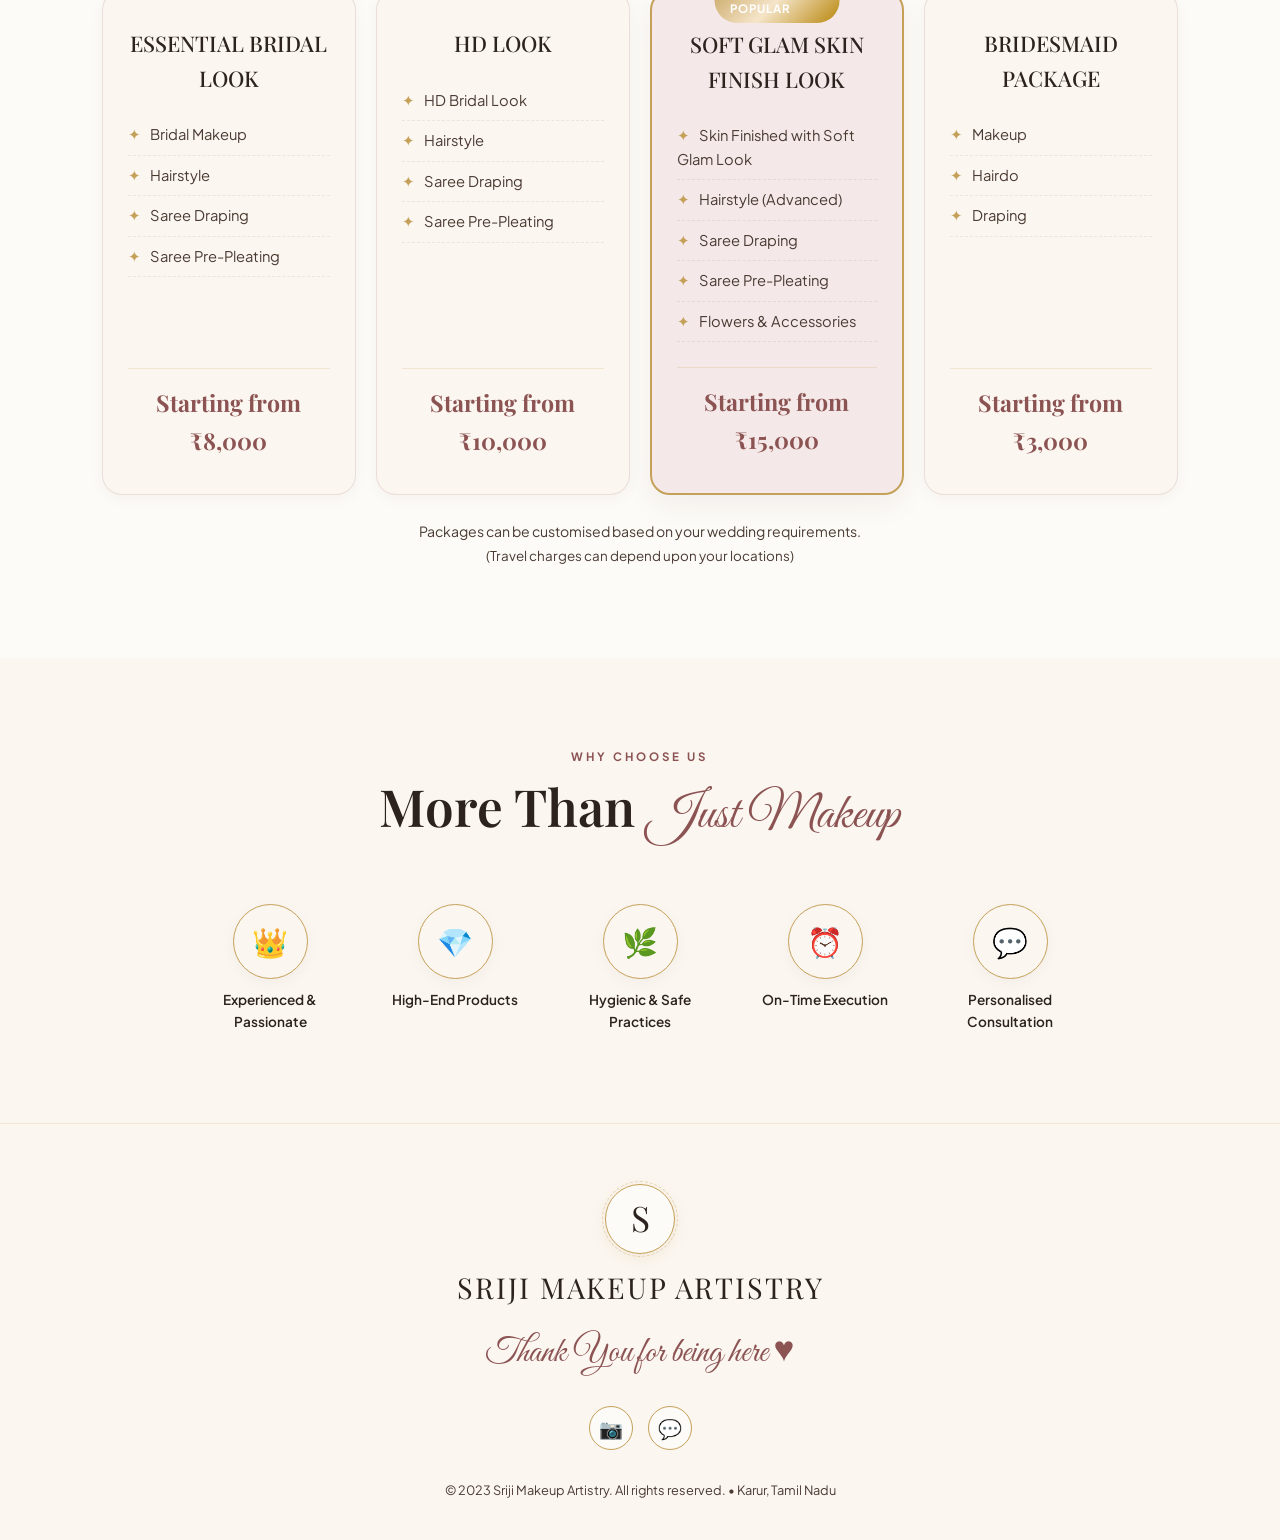
==== commit f9ece9f4: "Add files via upload" ====
--- a/index.html
+++ b/index.html
@@ -212,7 +212,7 @@
           <li>Saree Draping</li>
           <li>Saree Pre-Pleating</li>
         </ul>
-        <div class="pkg-price-tag">Starting from ₹6,000</div>
+        <div class="pkg-price-tag">Starting from ₹8,000</div>
       </div>
 
       <!-- 2. HD LOOK -->
@@ -253,7 +253,10 @@
       </div>
     </div>
 
-    <p style="text-align: center; font-size: 0.88rem; color: var(--color-espresso-medium); margin-top: 25px;" class="reveal reveal-up">Packages can be customised based on your wedding requirements.</p>
+    <p style="text-align: center; font-size: 0.88rem; color: var(--color-espresso-medium); margin-top: 25px; line-height: 1.7;" class="reveal reveal-up">
+      Packages can be customised based on your wedding requirements.<br>
+      <span style="font-size: 0.84rem;">(Travel charges can depend upon your locations)</span>
+    </p>
   </section>
 
   <!-- 6. WHY CHOOSE US -->
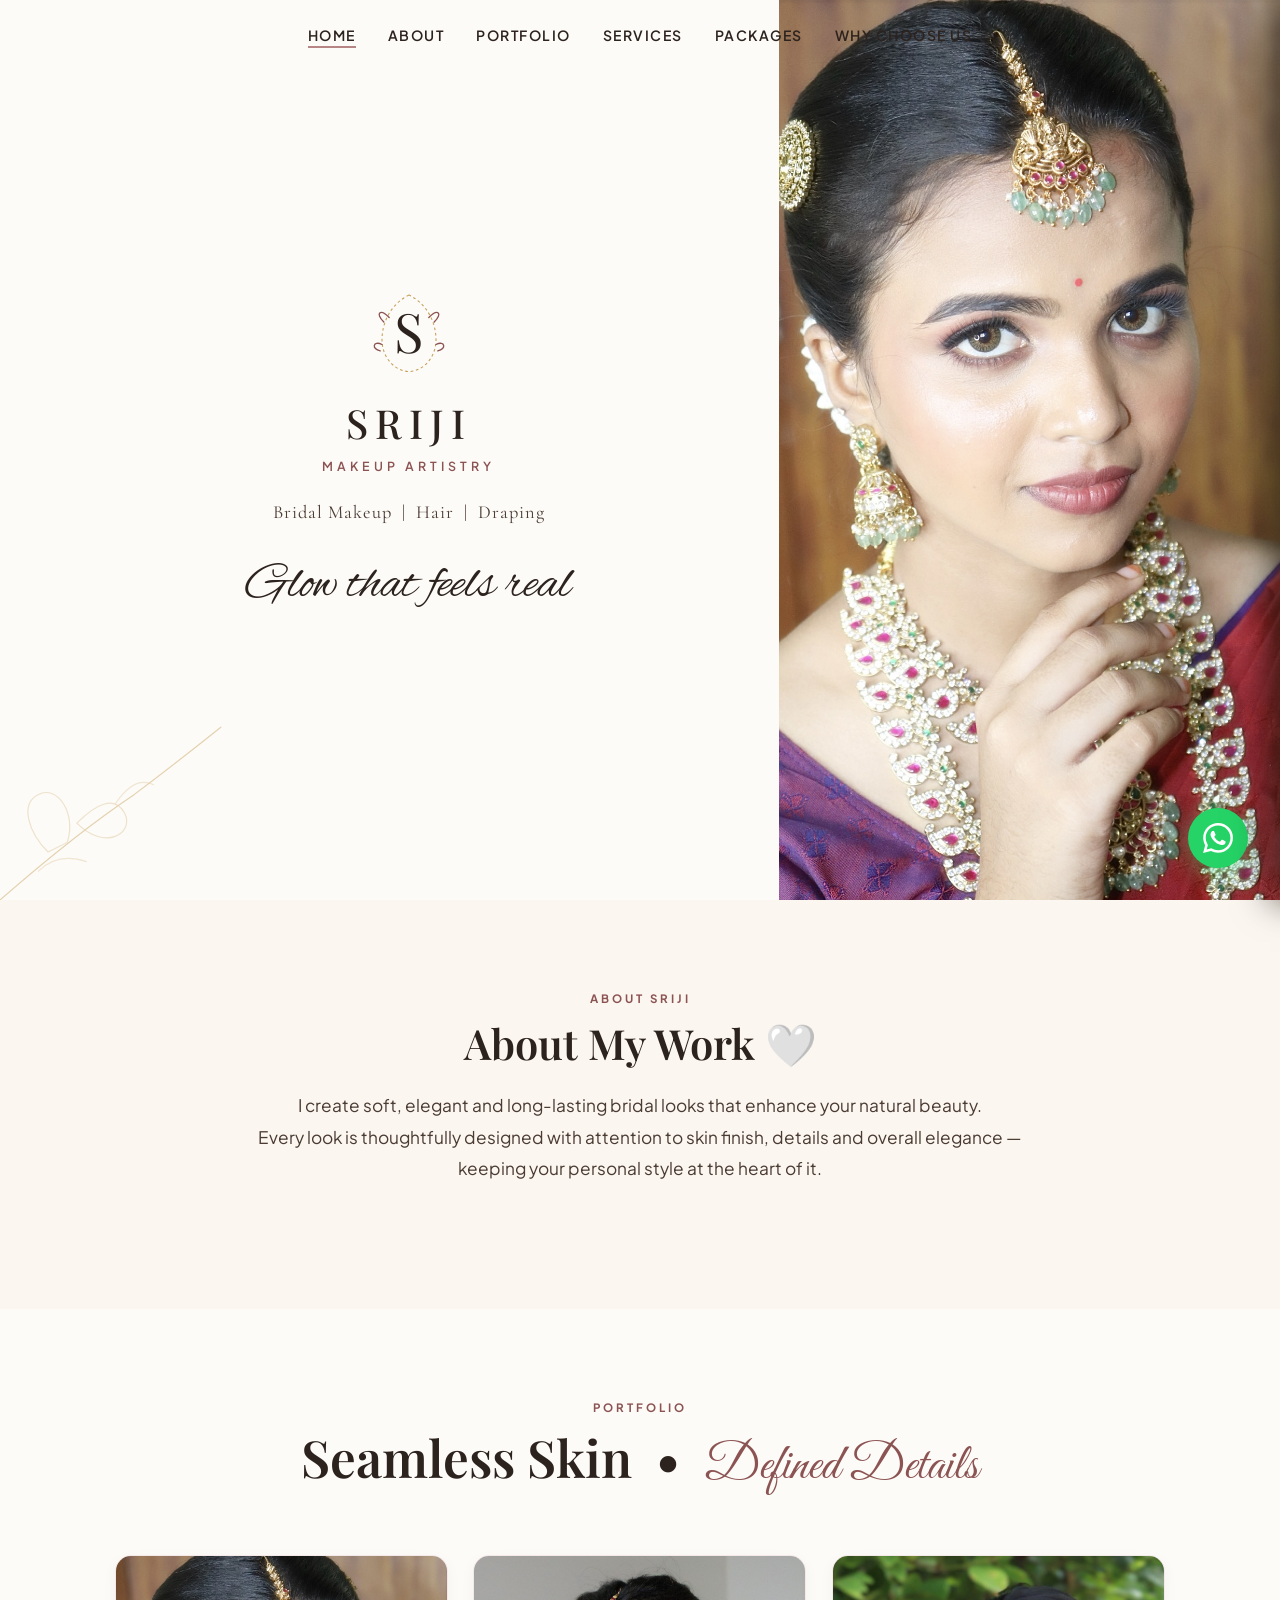
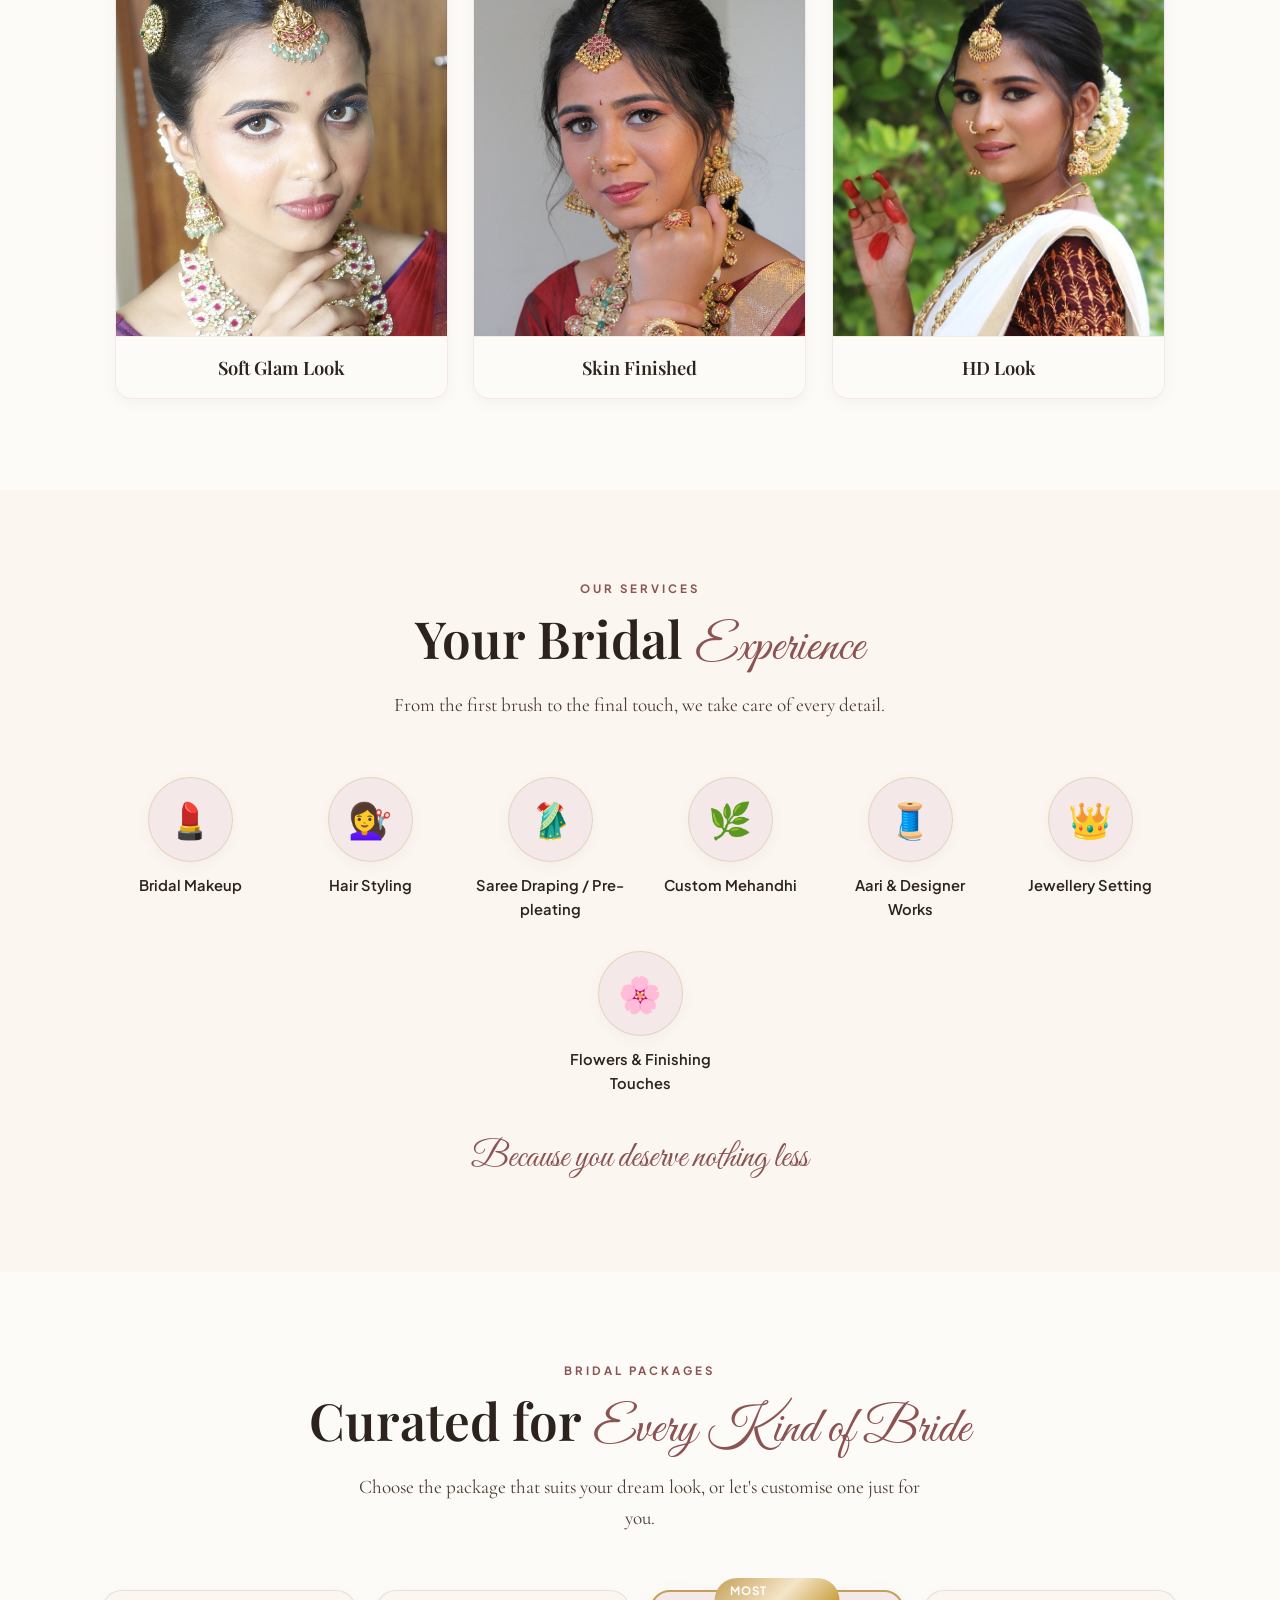
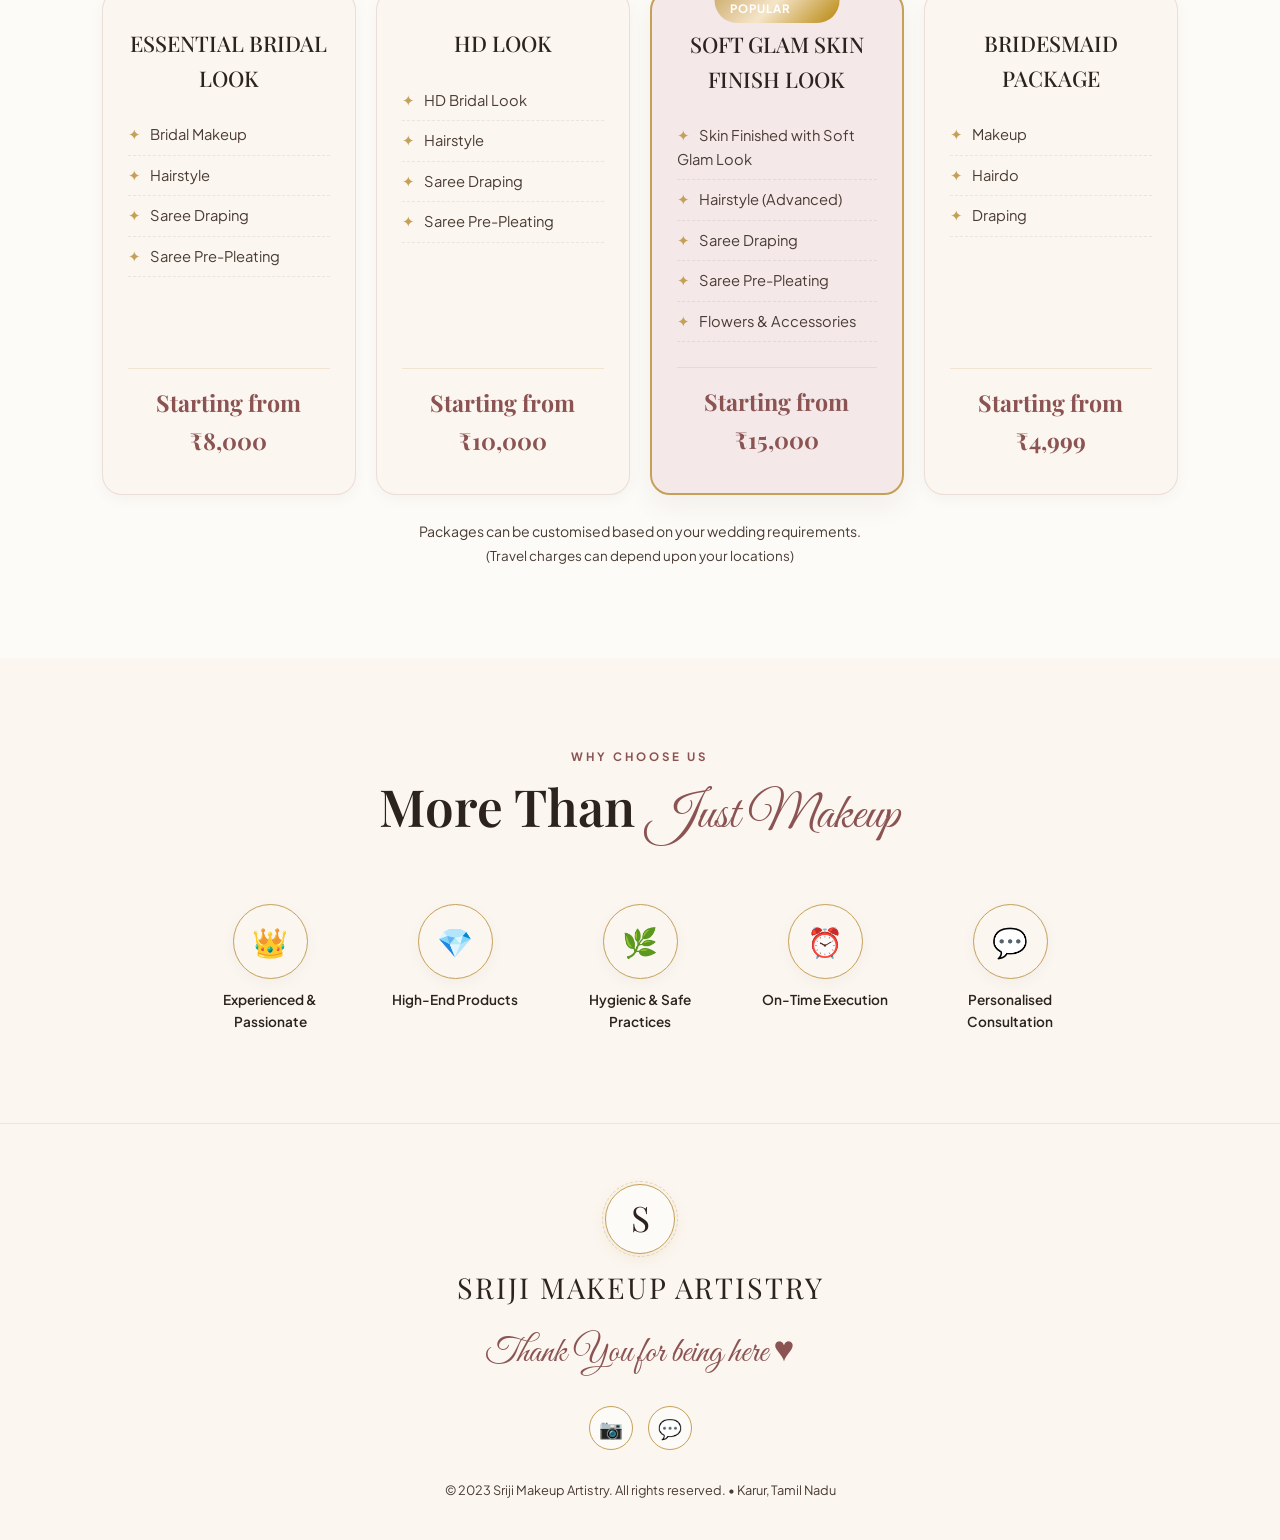
==== commit b40a6a66: "Add files via upload" ====
--- a/index.html
+++ b/index.html
@@ -249,7 +249,7 @@
           <li>Hairdo</li>
           <li>Draping</li>
         </ul>
-        <div class="pkg-price-tag">Starting from ₹3,000</div>
+        <div class="pkg-price-tag">Starting from ₹4,999</div>
       </div>
     </div>
 
